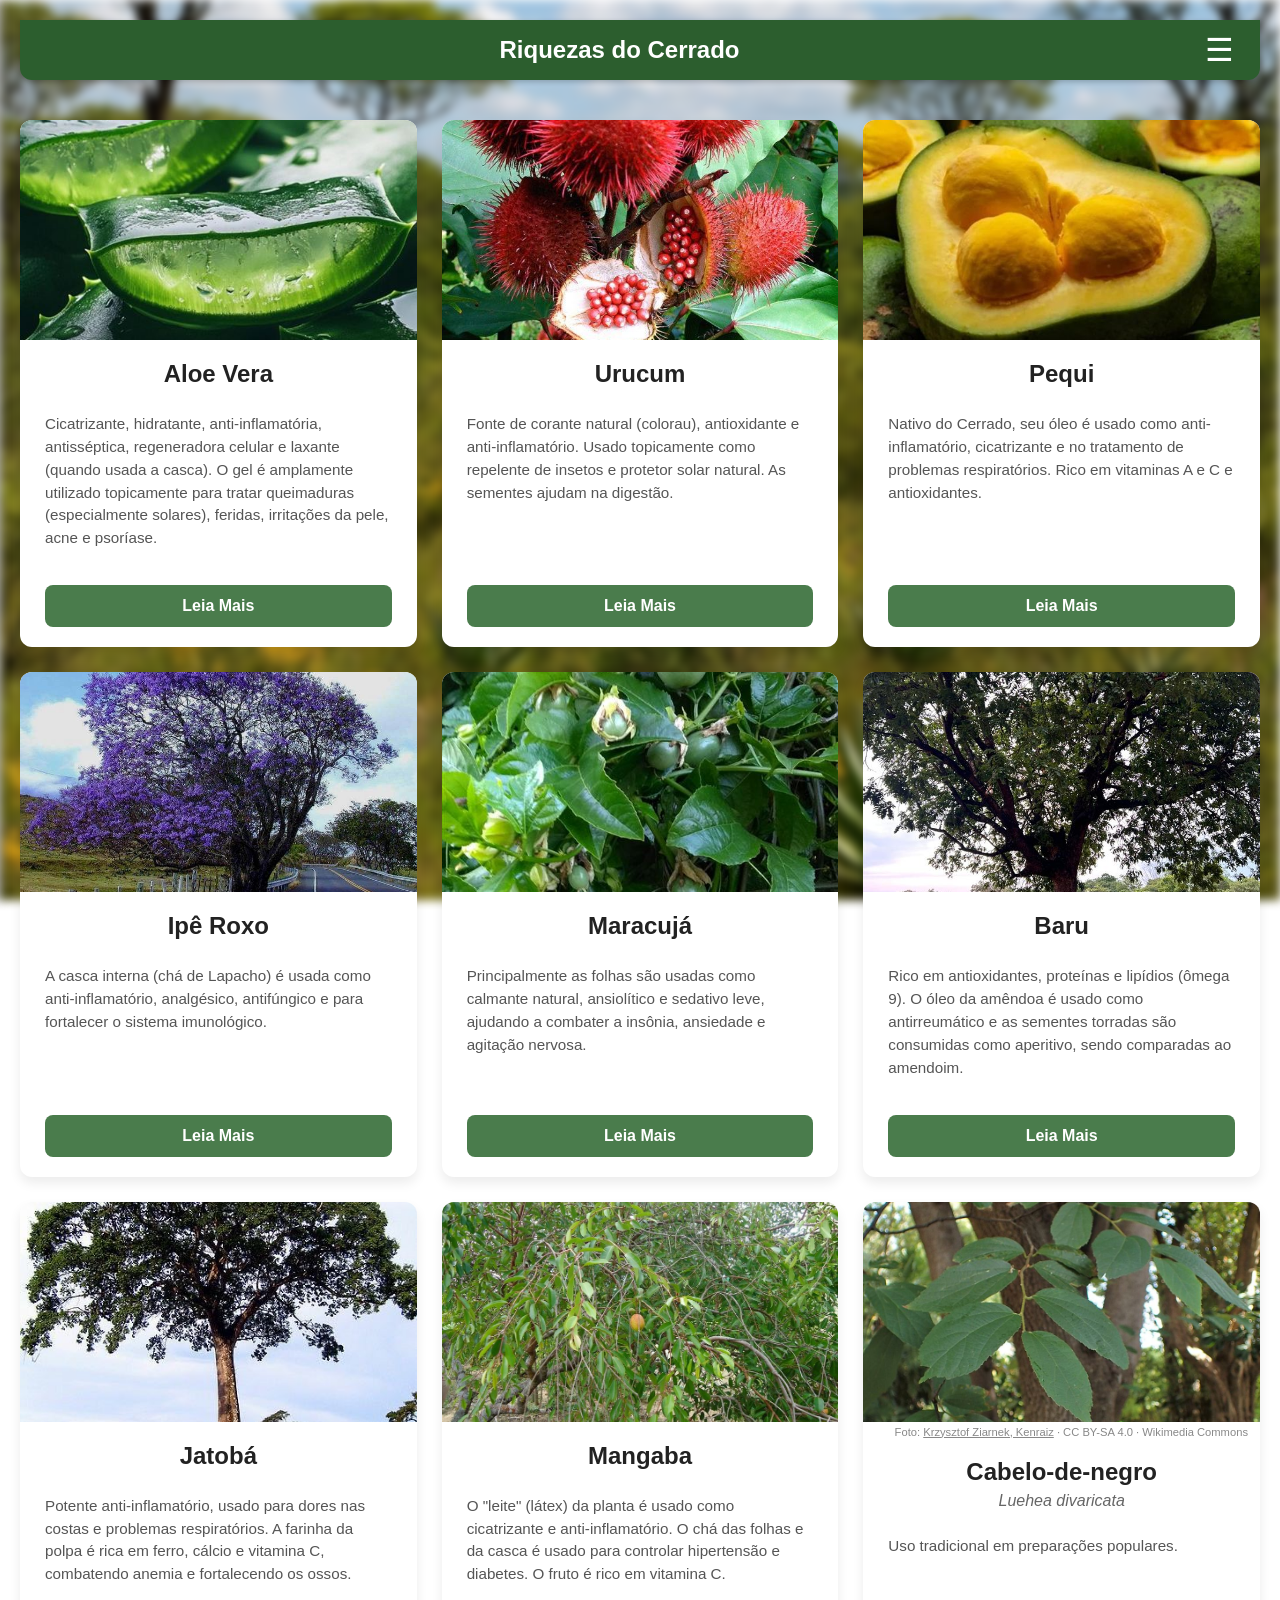
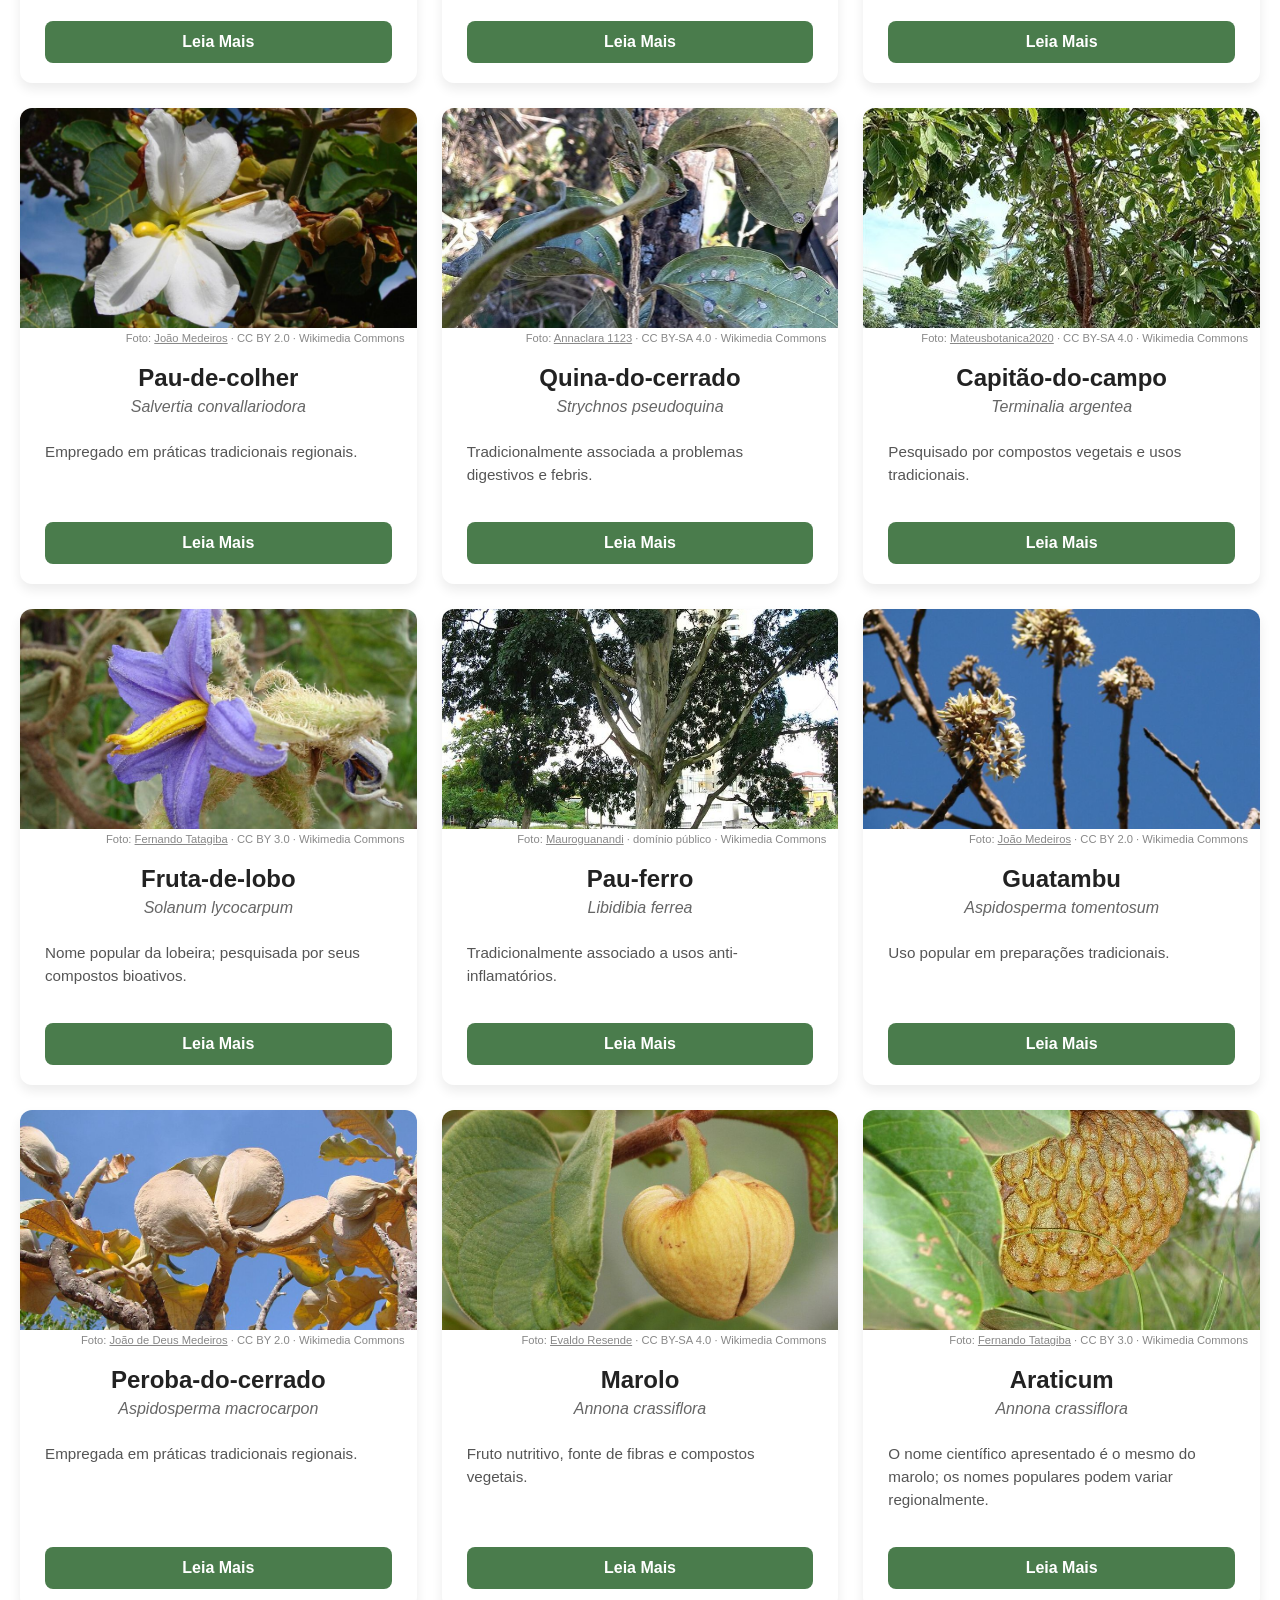
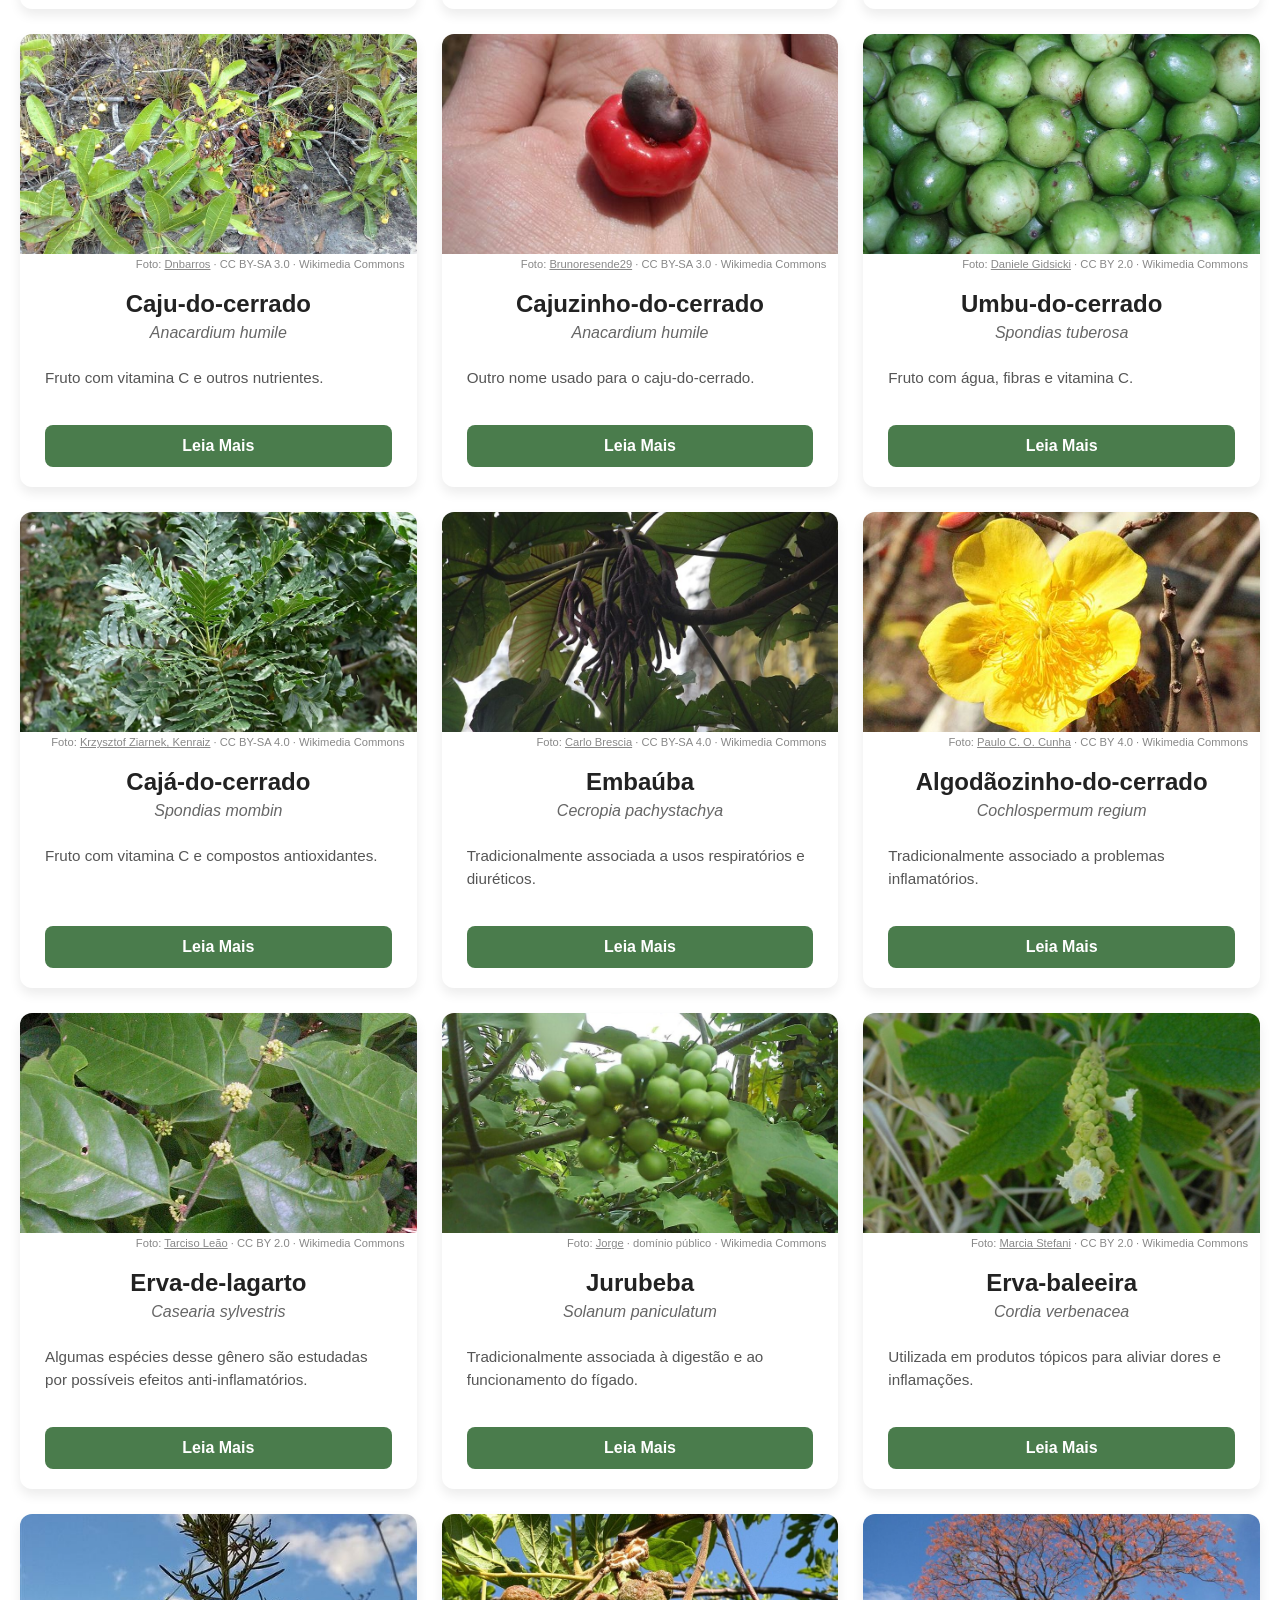
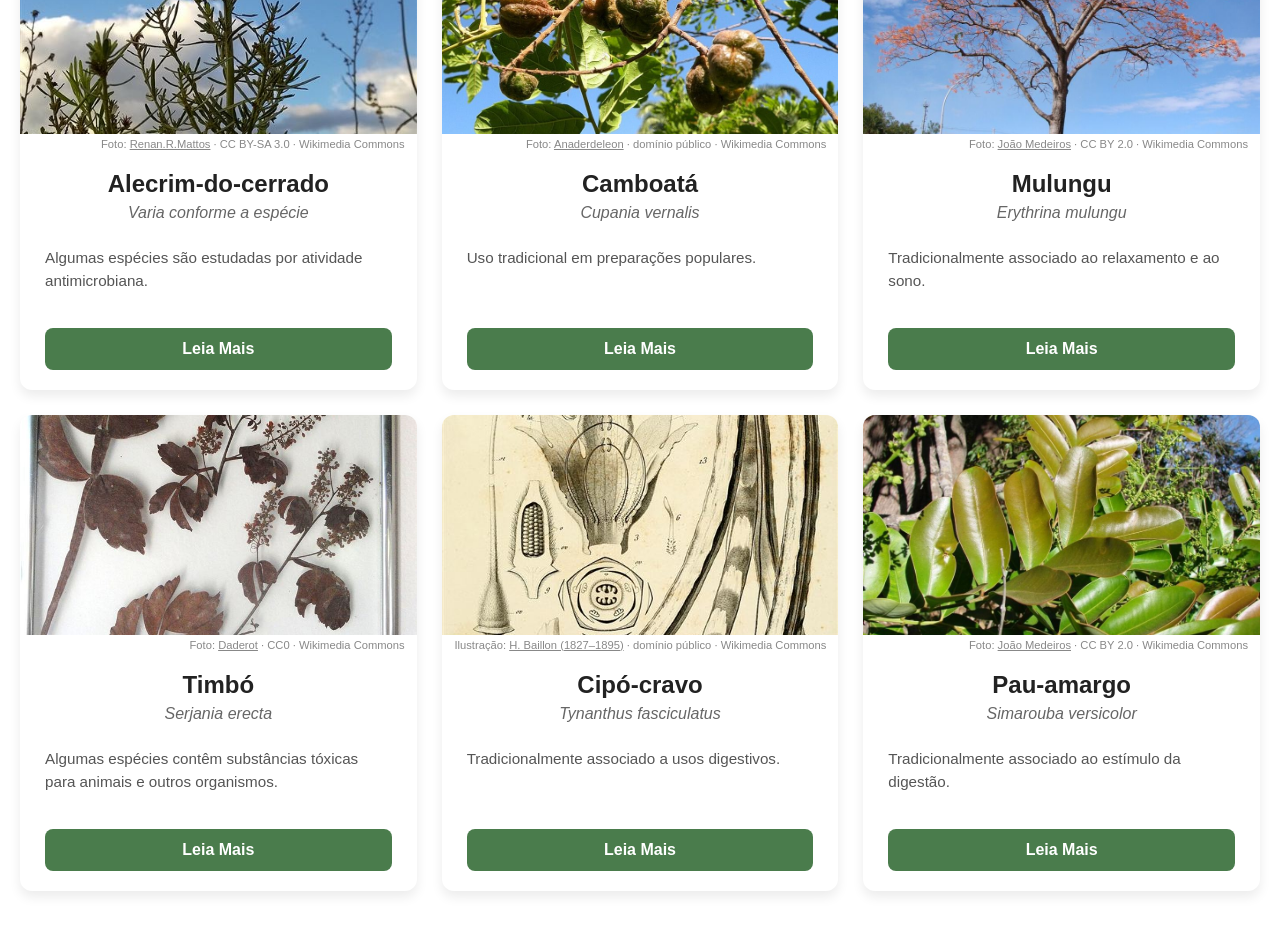
==== index.html @ 7e9350bc "Add files via upload" ====
<!DOCTYPE html>
<html lang="pt-br">
<head>
    <meta charset="UTF-8">
    <meta name="viewport" content="width=device-width, initial-scale=1.0">
    <title>Riquezas do Cerrado</title>
    <link rel="stylesheet" href="style.css">
    <link rel="icon" href="icon.gif">
</head>
<body>

    <header class="main-header">
        <h1>Riquezas do Cerrado</h1>
        <button class="menu-toggle" id="menu-toggle" aria-label="Abrir menu">
            &#9776; </button>
    </header>

    <nav class="sidebar" id="sidebar">
        <button class="close-btn" id="close-btn">&times;</button>
        <ul>
            <li><a href="index.html">Início</a></li>
        </ul>
    </nav>
    <div class="overlay" id="overlay"></div>
    <div class="plant-container">

        <div class="plant-card">
            <img src="babosa.jpg" alt="Aloe Vera"> <h2>Aloe Vera</h2>
            <p class="brief-description">
                Cicatrizante, hidratante, anti-inflamatória, antisséptica, regeneradora celular e laxante (quando usada a casca). O gel é amplamente utilizado topicamente para tratar queimaduras (especialmente solares), feridas, irritações da pele, acne e psoríase.
            </p>
            <button class="toggle-btn">Leia Mais</button>
            <div class="full-info">
                <p><strong>FAMÍLIA:</strong> Asphodelaceae</p>
                <p><strong>SINONÍMIA:</strong> Babosa.</p>
                <p><strong>PARTES USADAS:</strong> Gel (mucilagem) interno das folhas.</p>
                <p><strong>DESCRIÇÃO:</strong> Planta suculenta que cresce em forma de roseta, com folhas grandes, carnudas, de cor verde-clara e com bordas espinhosas. Do centro da planta, pode surgir uma haste floral com flores amarelas ou alaranjadas.</p>
                <p><strong>CURIOSIDADE:</strong> Diz-se que Cleópatra usava o gel de Aloe Vera em sua rotina de beleza para manter a pele macia e jovem.</p>
                <p class="precaution"><strong>PRECAUÇÕES:</strong> O uso interno deve ser feito com cautela, pois a aloína (presente na casca) tem forte efeito laxativo e pode ser irritante. O gel tópico é geralmente seguro, mas pode causar alergia em algumas pessoas.</p>
                <button class="close-info">Ler Menos</button>
            </div>
        </div>

        <div class="plant-card">
            <img src="urucum.jpg" alt="Urucum"> <h2>Urucum</h2>
            <p class="brief-description">
                Fonte de corante natural (colorau), antioxidante e anti-inflamatório. Usado topicamente como repelente de insetos e protetor solar natural. As sementes ajudam na digestão.
            </p>
            <button class="toggle-btn">Leia Mais</button>
            <div class="full-info">
                <p><strong>FAMÍLIA:</strong> Bixaceae</p>
                <p><strong>SINONÍMIA:</strong> Colorau, Açafroa-do-brasil, Urucu.</p>
                <p><strong>PARTES USADAS:</strong> Sementes (arilo).</p>
                <p><strong>DESCRIÇÃO:</strong> Árvore de pequeno a médio porte, que pode atingir de 3 a 5 metros. Possui flores róseas e frutos em forma de cápsula espinhosa, que quando maduros se abrem, revelando sementes vermelhas e vibrantes.</p>
                <p><strong>PROPRIEDADES MEDICINAIS:</strong> As sementes são ricas em bixina (um potente antioxidante), carotenoides e vitamina A. Têm ação anti-inflamatória, digestiva, expectorante e cicatrizante. O pó é usado na culinária (colorau) e topicamente como corante e protetor contra raios UV e picadas de inseto.</p>
                <p><strong>CURIOSIDADE:</strong> Os povos indígenas da América do Sul e Central usam o urucum há séculos para pintar a pele em rituais e como forma de proteção contra o sol e insetos.</p>
                <p class="precaution"><strong>PRECAUÇÕES:</strong> Considerado muito seguro para uso alimentar e tópico. Em doses medicinais concentradas, deve ser evitado por gestantes.</p>                <button class="close-info">Ler Menos</button>

            </div>
        </div>

        <div class="plant-card">
            <img src="pequi.jpg" alt="Pequi"> <h2>Pequi</h2>
            <p class="brief-description">
                Nativo do Cerrado, seu óleo é usado como anti-inflamatório, cicatrizante e no tratamento de problemas respiratórios. Rico em vitaminas A e C e antioxidantes.
            </p>
            <button class="toggle-btn">Leia Mais</button>
            <div class="full-info">
                <p><strong>FAMÍLIA:</strong> Caryocaraceae</p>
                <p><strong>SINONÍMIA:</strong> Pequizeiro, piqui.</p>
                <p><strong>PARTES USADAS:</strong> Polpa do fruto e óleo.</p>
                <p><strong>DESCRIÇÃO:</strong> Árvore típica do Cerrado brasileiro, podendo atingir até 15 metros. O fruto é uma drupa de casca verde, que contém de 1 a 4 caroços revestidos por uma polpa amarela, macia e muito aromática.</p>
                <p><strong>PROPRIEDADES MEDICINAIS:</strong> O óleo de pequi, extraído da polpa, é rico em ácidos graxos, vitaminas A, C e E. Possui potentes propriedades anti-inflamatórias (usado para dores articulares) e antioxidantes. Popularmente, o óleo é usado em xaropes para combater bronquites e gripes.</p>
                <p><strong>CURIOSIDADE:</strong> O caroço do pequi é revestido por uma camada de finíssimos espinhos. Por isso, ele nunca deve ser mordido, apenas roído com extremo cuidado, o que é uma característica marcante do seu consumo.</p>
                <p class="precaution"><strong>PRECAUÇÕES:</strong> O maior perigo é mecânico: NUNCA morda o caroço, pois os espinhos podem se fixar na boca e garganta, causando lesões graves. O consumo da polpa é seguro.</p>
                            <button class="close-info">Ler Menos</button>

            </div>
        </div>

        <div class="plant-card">
            <img src="ipe-roxo.jpg" alt="Ipê Roxo"> <h2>Ipê Roxo</h2>
            <p class="brief-description">
                A casca interna (chá de Lapacho) é usada como anti-inflamatório, analgésico, antifúngico e para fortalecer o sistema imunológico.
            </p>
            <button class="toggle-btn">Leia Mais</button>
            <div class="full-info">
                <p><strong>FAMÍLIA:</strong> Bignoniaceae</p>
                <p><strong>SINONÍMIA:</strong> Pau-d'arco, piúva, ipê-rosa.</p>
                <p><strong>PARTES USADAS:</strong> Casca interna do tronco.</p>
                <p><strong>DESCRIÇÃO:</strong> Árvore de grande porte, podendo atingir 30 metros. Famosa por sua floração espetacular de cor rosa ou roxa, que ocorre no inverno, quando a árvore perde suas folhas. É a flor nacional do Brasil.</p>
                <p><strong>PROPRIEDADES MEDICINAIS:</strong> A casca interna é usada para fazer um chá conhecido como "Lapacho". É um poderoso anti-inflamatório, analgésico, antifúngico e antibacteriano. É usado tradicionalmente para tratar infecções, candidíase, úlceras e para fortalecer o sistema imune.</p>
                <p><strong>CURIOSIDADE:</strong> O nome "Pau-d'arco" vem do uso da sua madeira flexível e resistente pelos povos indígenas para a fabricação de arcos de caça.</p>
                <p class="precaution"><strong>PRECAUÇÕES:</strong> O uso medicinal deve ser feito com cautela. Não é recomendado para gestantes, lactantes ou pessoas que tomam medicamentos anticoagulantes. O consumo excessivo pode ser tóxico.</p>
                                        <button class="close-info">Ler Menos</button>
            </div>
        </div>

        <div class="plant-card">
            <img src="maracuja.jpg" alt="Maracujá"> <h2>Maracujá</h2>
            <p class="brief-description">
                Principalmente as folhas são usadas como calmante natural, ansiolítico e sedativo leve, ajudando a combater a insônia, ansiedade e agitação nervosa.
            </p>
            <button class="toggle-btn">Leia Mais</button>
            <div class="full-info">
                <p><strong>FAMÍLIA:</strong> Passifloraceae</p>
                <p><strong>SINONÍMIA:</strong> Flor-da-paixão.</p>
                <p><strong>PARTES USADAS:</strong> Folhas (para chá medicinal), polpa do fruto (para suco).</p>
                <p><strong>DESCRIÇÃO:</strong> É uma planta trepadeira com gavinhas (estruturas que se enrolam). Possui flores muito características e ornamentais. O fruto, o maracujá, tem casca que pode ser amarela ou roxa, e interior com polpa gelatinosa e muitas sementes.</p>
                <p><strong>PROPRIEDADES MEDICINAIS:</strong> As folhas (e não o fruto) são a parte mais usada medicinalmente. O chá das folhas de maracujá (Passiflora) é famoso por suas properties calmantes, atuando como um ansiolítico natural e sedativo leve, sendo eficaz contra insônia, estresse e ansiedade. O fruto (suco) é rico em vitamina C e antioxidantes.</p>
                <p><strong>CURIOSIDADE:</strong> O nome "Flor-da-paixão" foi dado por missionários jesuítas no século XVII, que viram nas estruturas complexas da flor uma representação da Paixão de Cristo (a coroa de espinhos, os cravos, etc.).</p>
                <p class="precaution"><strong>PRECAUÇÕES:</strong> O chá das folhas pode causar sonolência. Não deve ser usado com outros medicamentos sedativos ou bebidas alcoólicas, pois pode potencializar o efeito.</p>
                                       <button class="close-info">Ler Menos</button>
            </div>
        </div>

        <div class="plant-card">
            <img src="baru.jpg" alt="Baru"> <h2>Baru</h2>
            <p class="brief-description">
                Rico em antioxidantes, proteínas e lipídios (ômega 9). O óleo da amêndoa é usado como antirreumático e as sementes torradas são consumidas como aperitivo, sendo comparadas ao amendoim.
            </p>
            <button class="toggle-btn">Leia Mais</button>
            <div class="full-info">
                <p><strong>FAMÍLIA:</strong> Fabaceae (Leguminosae)</p>
                <p><strong>SINONÍMIA:</strong> Cumbaru, cumaru, coco-feijão, baruzeiro.</p>
                <p><strong>PARTES USADAS:</strong> Amêndoa (semente), polpa do fruto, óleo da amêndoa.</p>
                <p><strong>DESCRIÇÃO:</strong> Árvore nativa do Cerrado, podendo atingir de 15 a 25 metros. O fruto é um legume de cor marrom, com polpa fibrosa e uma única semente (amêndoa) protegida por uma casca lenhosa muito dura.</p>
                <p><strong>PROPRIEDADES MEDICINAIS:</strong> O óleo extraído da amêndoa é usado como antirreumático. A amêndoa é rica em proteínas, lipídios (ômega 9), ferro e antioxidantes, sendo popular no combate à anemia e na prevenção de doenças cardiovasculares.</p>
                <p><strong>CURIOSIDADE:</strong> A amêndoa tem sabor semelhante ao amendoim, mas precisa ser torrada antes do consumo para neutralizar fatores antinutricionais que podem ser prejudiciais.</p>
                <p class="precaution"><strong>PRECAUÇÕES:</strong> A amêndoa deve ser consumida preferencialmente torrada. O consumo dela crua não é recomendado, pois contém inibidores de tripsina (fatores antinutricionais).</p>
                                        <button class="close-info">Ler Menos</button>
            </div>
        </div>

        <div class="plant-card">
            <img src="jatoba.jpg" alt="Jatobá"> <h2>Jatobá</h2>
            <p class="brief-description">
                Potente anti-inflamatório, usado para dores nas costas e problemas respiratórios. A farinha da polpa é rica em ferro, cálcio e vitamina C, combatendo anemia e fortalecendo os ossos.
            </p>
            <button class="toggle-btn">Leia Mais</button>
            <div class="full-info">
                <p><strong>FAMÍLIA:</strong> Fabaceae</p>
                <p><strong>SINONÍMIA:</strong> Jataí, jutaí, jutaí-açu.</p>
                <p><strong>PARTES USADAS:</strong> Casca do tronco, folhas, resina (seiva) e polpa do fruto (farinha).</p>
                <p><strong>DESCRIÇÃO:</strong> Árvore de grande porte (15-40m) com copa ampla. O fruto é uma vagem lenhosa e dura, de cor marrom-escura, que contém sementes envoltas por uma polpa farinácea, seca e de odor forte.</p>
                <p><strong>PROPRIEDADES MEDICINAIS:</strong> O chá da casca é um forte anti-inflamatório, usado para aliviar dores (especialmente na coluna), e também é diurético (ajuda em infecções urinárias). A polpa é rica em ferro (combate anemia) e cálcio. A seiva (resina) é usada para problemas pulmonares.</p>
                <p><strong>CURIOSIDADE:</strong> O nome Tupi "iata'yba" significa "árvore de fruto duro". A polpa em pó tem um cheiro forte e característico, que rendeu o apelido de "fruta-chulé" em algumas regiões, apesar de ser muito nutritiva.</p>
                <p class="precaution"><strong>PRECAUÇÕES:</strong> O consumo é considerado seguro. A polpa é muito seca (farinácea), por isso geralmente é consumida misturada em vitaminas, sucos, ou em receitas de bolos e pães.</p>
                                        <button class="close-info">Ler Menos</button>
            </div>
        </div>

        <div class="plant-card">
            <img src="mangaba.jpg" alt="Mangaba"> <h2>Mangaba</h2>
            <p class="brief-description">
                O "leite" (látex) da planta é usado como cicatrizante e anti-inflamatório. O chá das folhas e da casca é usado para controlar hipertensão e diabetes. O fruto é rico em vitamina C.
            </p>
            <button class="toggle-btn">Leia Mais</button>
            <div class="full-info">
                <p><strong>FAMÍLIA:</strong> Apocynaceae</p>
                <p><strong>SINONÍMIA:</strong> Mangabeira. O nome vem do Tupi "mã-gá-bá", que significa "coisa boa de comer".</p>
                <p><strong>PARTES USADAS:</strong> Fruto (polpa), látex ("leite") do tronco, casca e folhas.</p>
                <p><strong>DESCRIÇÃO:</strong> Árvore de porte médio (2-10m) com tronco tortuoso. Exsuda um látex branco (leite) quando cortada. O fruto é uma baga arredondada, com casca amarela ou alaranjada, polpa branca, macia e suculenta.</p>
                <p><strong>PROPRIEDADES MEDICINAIS:</strong> O látex tem propriedades cicatrizantes, anti-inflamatórias e gastroprotetoras (usado para úlceras). O chá da casca e das folhas é popularmente usado para baixar a pressão arterial e controlar o diabetes. O fruto é muito rico em vitamina C.</p>
                <p><strong>CURIOSIDADE:</strong> Durante a Segunda Guerra Mundial, o látex da mangabeira foi utilizado para a fabricação de borracha, ganhando importância estratégica no Brasil.</p>
                <p class="precaution"><strong>PRECAUÇÕES:</strong> O fruto só deve ser consumido bem maduro (geralmente quando cai no chão). O fruto verde ou o látex em excesso podem ser tóxicos e muito irritantes para o sistema digestivo.</p>
                                        <button class="close-info">Ler Menos</button>
            </div>
        </div>

        <!-- ===== Novas plantas (51 a 75) — fotos do Wikimedia Commons, com crédito exigido pela licença ===== -->

        <div class="plant-card">
            <img src="cabelo-de-negro.jpg" alt="Cabelo-de-negro">
            <p class="photo-credit">Foto: <a href="https://commons.wikimedia.org/wiki/File:Luehea_divaricata_kz01.jpg" target="_blank" rel="noopener">Krzysztof Ziarnek, Kenraiz</a> · CC BY-SA 4.0 · Wikimedia Commons</p>
            <h2>Cabelo-de-negro</h2>
            <p class="scientific-name">Luehea divaricata</p>
            <p class="brief-description">Uso tradicional em preparações populares.</p>
            <button class="toggle-btn">Leia Mais</button>
            <div class="full-info">
                <p><strong>NOME CIENTÍFICO:</strong> <em>Luehea divaricata</em>.</p>
                <p><strong>DESCRIÇÃO:</strong> Árvore encontrada em diferentes regiões do Brasil, conhecida por suas folhas largas e flores delicadas. Pode ocorrer em áreas de Cerrado e em outros ambientes brasileiros.</p>
                <p><strong>USO TRADICIONAL:</strong> Uso tradicional em preparações populares.</p>
                <p><strong>CURIOSIDADE:</strong> A espécie também é conhecida como açoita-cavalo e pode contribuir para a recuperação de áreas degradadas.</p>
                <p class="precaution"><strong>SEGURANÇA:</strong> Não há forma de consumo medicinal que possa ser recomendada com segurança.</p>
                <button class="close-info">Ler Menos</button>
            </div>
        </div>

        <div class="plant-card">
            <img src="pau-de-colher.jpg" alt="Pau-de-colher">
            <p class="photo-credit">Foto: <a href="https://commons.wikimedia.org/wiki/File:Salvertia_convallariodora.jpg" target="_blank" rel="noopener">João Medeiros</a> · CC BY 2.0 · Wikimedia Commons</p>
            <h2>Pau-de-colher</h2>
            <p class="scientific-name">Salvertia convallariodora</p>
            <p class="brief-description">Empregado em práticas tradicionais regionais.</p>
            <button class="toggle-btn">Leia Mais</button>
            <div class="full-info">
                <p><strong>NOME CIENTÍFICO:</strong> <em>Salvertia convallariodora</em>.</p>
                <p><strong>DESCRIÇÃO:</strong> Árvore característica de áreas do Cerrado, especialmente de ambientes abertos e solos pobres em nutrientes. Apresenta flores claras e pode atingir vários metros de altura.</p>
                <p><strong>USO TRADICIONAL:</strong> Empregado em práticas tradicionais regionais.</p>
                <p><strong>CURIOSIDADE:</strong> É uma planta adaptada às condições do Cerrado, onde muitas espécies precisam resistir a períodos de seca.</p>
                <p class="precaution"><strong>SEGURANÇA:</strong> Evitar ingestão medicinal sem avaliação especializada.</p>
                <button class="close-info">Ler Menos</button>
            </div>
        </div>

        <div class="plant-card">
            <img src="quina-do-cerrado.jpg" alt="Quina-do-cerrado">
            <p class="photo-credit">Foto: <a href="https://commons.wikimedia.org/wiki/File:Strychnos_pseudoquina-ARIE_Capetinga_Taquara-Annaclara_1123(004).jpg" target="_blank" rel="noopener">Annaclara 1123</a> · CC BY-SA 4.0 · Wikimedia Commons</p>
            <h2>Quina-do-cerrado</h2>
            <p class="scientific-name">Strychnos pseudoquina</p>
            <p class="brief-description">Tradicionalmente associada a problemas digestivos e febris.</p>
            <button class="toggle-btn">Leia Mais</button>
            <div class="full-info">
                <p><strong>NOME CIENTÍFICO:</strong> <em>Strychnos pseudoquina</em>.</p>
                <p><strong>DESCRIÇÃO:</strong> Espécie arbórea nativa do Brasil, encontrada principalmente em formações do Cerrado. É conhecida pelo sabor amargo de partes da planta.</p>
                <p><strong>USO TRADICIONAL:</strong> Tradicionalmente associada a problemas digestivos e febris.</p>
                <p><strong>CURIOSIDADE:</strong> O nome popular quina está relacionado ao uso tradicional de plantas amargas em diferentes regiões. Isso não significa que todas possuam as mesmas propriedades.</p>
                <p class="precaution"><strong>SEGURANÇA:</strong> Não preparar chás ou extratos por conta própria; a segurança precisa ser avaliada.</p>
                <button class="close-info">Ler Menos</button>
            </div>
        </div>

        <div class="plant-card">
            <img src="capitao-do-campo.jpg" alt="Capitão-do-campo">
            <p class="photo-credit">Foto: <a href="https://commons.wikimedia.org/wiki/File:Terminalia_argentea_%C3%A1rvore.jpg" target="_blank" rel="noopener">Mateusbotanica2020</a> · CC BY-SA 4.0 · Wikimedia Commons</p>
            <h2>Capitão-do-campo</h2>
            <p class="scientific-name">Terminalia argentea</p>
            <p class="brief-description">Pesquisado por compostos vegetais e usos tradicionais.</p>
            <button class="toggle-btn">Leia Mais</button>
            <div class="full-info">
                <p><strong>NOME CIENTÍFICO:</strong> <em>Terminalia argentea</em>.</p>
                <p><strong>DESCRIÇÃO:</strong> Árvore nativa que ocorre no Cerrado e apresenta folhas que podem adquirir uma aparência prateada, característica relacionada ao seu nome científico e à coloração da folhagem.</p>
                <p><strong>USO TRADICIONAL:</strong> Pesquisado por compostos vegetais e usos tradicionais.</p>
                <p><strong>CURIOSIDADE:</strong> Árvores nativas como essa ajudam a manter a biodiversidade e oferecem abrigo para diferentes organismos.</p>
                <p class="precaution"><strong>SEGURANÇA:</strong> Não há recomendação segura de consumo medicinal caseiro.</p>
                <button class="close-info">Ler Menos</button>
            </div>
        </div>

        <div class="plant-card">
            <img src="fruta-de-lobo.jpg" alt="Fruta-de-lobo">
            <p class="photo-credit">Foto: <a href="https://commons.wikimedia.org/wiki/File:Lobeira.JPG" target="_blank" rel="noopener">Fernando Tatagiba</a> · CC BY 3.0 · Wikimedia Commons</p>
            <h2>Fruta-de-lobo</h2>
            <p class="scientific-name">Solanum lycocarpum</p>
            <p class="brief-description">Nome popular da lobeira; pesquisada por seus compostos bioativos.</p>
            <button class="toggle-btn">Leia Mais</button>
            <div class="full-info">
                <p><strong>NOME CIENTÍFICO:</strong> <em>Solanum lycocarpum</em>.</p>
                <p><strong>DESCRIÇÃO:</strong> Arbusto ou pequena árvore bastante conhecida no Cerrado, que produz frutos arredondados e esverdeados. Também recebe o nome de lobeira.</p>
                <p><strong>USO TRADICIONAL:</strong> Nome popular da lobeira; pesquisada por seus compostos bioativos.</p>
                <p><strong>CURIOSIDADE:</strong> Seus frutos fazem parte da alimentação do lobo-guará, contribuindo para a dispersão das sementes da planta.</p>
                <p class="precaution"><strong>SEGURANÇA:</strong> Não consumir como remédio caseiro sem confirmação da espécie e da segurança.</p>
                <button class="close-info">Ler Menos</button>
            </div>
        </div>

        <div class="plant-card">
            <img src="pau-ferro.jpg" alt="Pau-ferro">
            <p class="photo-credit">Foto: <a href="https://commons.wikimedia.org/wiki/File:Pauferroceret.jpg" target="_blank" rel="noopener">Mauroguanandi</a> · domínio público · Wikimedia Commons</p>
            <h2>Pau-ferro</h2>
            <p class="scientific-name">Libidibia ferrea</p>
            <p class="brief-description">Tradicionalmente associado a usos anti-inflamatórios.</p>
            <button class="toggle-btn">Leia Mais</button>
            <div class="full-info">
                <p><strong>NOME CIENTÍFICO:</strong> <em>Libidibia ferrea</em>.</p>
                <p><strong>DESCRIÇÃO:</strong> Árvore nativa brasileira, conhecida por seu tronco resistente e pela aparência de sua casca. Ocorre em diferentes regiões do país, inclusive em áreas de vegetação sazonal.</p>
                <p><strong>USO TRADICIONAL:</strong> Tradicionalmente associado a usos anti-inflamatórios.</p>
                <p><strong>CURIOSIDADE:</strong> O pau-ferro também é utilizado na arborização e pode ser valorizado por sua madeira resistente.</p>
                <p class="precaution"><strong>SEGURANÇA:</strong> Não ingerir cascas ou extratos sem orientação profissional.</p>
                <button class="close-info">Ler Menos</button>
            </div>
        </div>

        <div class="plant-card">
            <img src="guatambu.jpg" alt="Guatambu">
            <p class="photo-credit">Foto: <a href="https://commons.wikimedia.org/wiki/File:Aspidosperma_tomentosum.jpg" target="_blank" rel="noopener">João Medeiros</a> · CC BY 2.0 · Wikimedia Commons</p>
            <h2>Guatambu</h2>
            <p class="scientific-name">Aspidosperma tomentosum</p>
            <p class="brief-description">Uso popular em preparações tradicionais.</p>
            <button class="toggle-btn">Leia Mais</button>
            <div class="full-info">
                <p><strong>NOME CIENTÍFICO:</strong> <em>Aspidosperma tomentosum</em>.</p>
                <p><strong>DESCRIÇÃO:</strong> Árvore nativa encontrada em áreas do Cerrado. Pertence à família Apocynaceae, que reúne espécies com características variadas e algumas com substâncias biologicamente ativas.</p>
                <p><strong>USO TRADICIONAL:</strong> Uso popular em preparações tradicionais.</p>
                <p><strong>CURIOSIDADE:</strong> O nome guatambu pode ser utilizado para diferentes espécies de árvores, por isso a identificação científica é importante.</p>
                <p class="precaution"><strong>SEGURANÇA:</strong> A segurança varia conforme a espécie; não se recomenda a ingestão caseira.</p>
                <button class="close-info">Ler Menos</button>
            </div>
        </div>

        <div class="plant-card">
            <img src="peroba-do-cerrado.jpg" alt="Peroba-do-cerrado">
            <p class="photo-credit">Foto: <a href="https://commons.wikimedia.org/wiki/File:Aspidosperma_macrocarpon_1_Jo%C3%A3o_de_Deus_Medeiros.jpg" target="_blank" rel="noopener">João de Deus Medeiros</a> · CC BY 2.0 · Wikimedia Commons</p>
            <h2>Peroba-do-cerrado</h2>
            <p class="scientific-name">Aspidosperma macrocarpon</p>
            <p class="brief-description">Empregada em práticas tradicionais regionais.</p>
            <button class="toggle-btn">Leia Mais</button>
            <div class="full-info">
                <p><strong>NOME CIENTÍFICO:</strong> <em>Aspidosperma macrocarpon</em>.</p>
                <p><strong>DESCRIÇÃO:</strong> Árvore nativa de formações do Cerrado, pertencente ao mesmo gênero do guatambu apresentado anteriormente. Pode ser reconhecida por suas características de crescimento e frutos.</p>
                <p><strong>USO TRADICIONAL:</strong> Empregada em práticas tradicionais regionais.</p>
                <p><strong>CURIOSIDADE:</strong> O gênero <em>Aspidosperma</em> reúne diversas árvores brasileiras, algumas conhecidas por sua importância ecológica e pela presença de compostos químicos estudados pela ciência.</p>
                <p class="precaution"><strong>SEGURANÇA:</strong> Não há forma de consumo medicinal que possa ser recomendada com segurança.</p>
                <button class="close-info">Ler Menos</button>
            </div>
        </div>

        <div class="plant-card">
            <img src="marolo.jpg" alt="Marolo">
            <p class="photo-credit">Foto: <a href="https://commons.wikimedia.org/wiki/File:Annona_crassiflora1.jpg" target="_blank" rel="noopener">Evaldo Resende</a> · CC BY-SA 4.0 · Wikimedia Commons</p>
            <h2>Marolo</h2>
            <p class="scientific-name">Annona crassiflora</p>
            <p class="brief-description">Fruto nutritivo, fonte de fibras e compostos vegetais.</p>
            <button class="toggle-btn">Leia Mais</button>
            <div class="full-info">
                <p><strong>NOME CIENTÍFICO:</strong> <em>Annona crassiflora</em>.</p>
                <p><strong>DESCRIÇÃO:</strong> Árvore frutífera nativa do Cerrado que produz frutos grandes, de casca resistente e polpa de aroma marcante. Também é conhecida como araticum em algumas regiões.</p>
                <p><strong>USO ALIMENTAR:</strong> Fruto nutritivo, fonte de fibras e compostos vegetais.</p>
                <p><strong>CURIOSIDADE:</strong> O marolo é bastante valorizado na culinária regional, sendo utilizado em doces, sorvetes, sucos e outras receitas.</p>
                <p class="consumption"><strong>FORMA DE CONSUMO:</strong> Polpa madura em sucos, doces e outras receitas.</p>
                <button class="close-info">Ler Menos</button>
            </div>
        </div>

        <div class="plant-card">
            <img src="araticum.jpg" alt="Araticum">
            <p class="photo-credit">Foto: <a href="https://commons.wikimedia.org/wiki/File:Araticum.JPG" target="_blank" rel="noopener">Fernando Tatagiba</a> · CC BY 3.0 · Wikimedia Commons</p>
            <h2>Araticum</h2>
            <p class="scientific-name">Annona crassiflora</p>
            <p class="brief-description">O nome científico apresentado é o mesmo do marolo; os nomes populares podem variar regionalmente.</p>
            <button class="toggle-btn">Leia Mais</button>
            <div class="full-info">
                <p><strong>NOME CIENTÍFICO:</strong> <em>Annona crassiflora</em>.</p>
                <p><strong>DESCRIÇÃO:</strong> O araticum, em muitas regiões, é o mesmo fruto conhecido como marolo. É uma árvore de crescimento lento, adaptada às condições do Cerrado, que produz frutos com polpa macia e sabor característico.</p>
                <p><strong>USO ALIMENTAR:</strong> O nome científico apresentado é o mesmo do marolo; os nomes populares podem variar regionalmente.</p>
                <p><strong>CURIOSIDADE:</strong> Seus frutos são importantes para a alimentação de animais silvestres e também são aproveitados pelas comunidades locais.</p>
                <p class="consumption"><strong>FORMA DE CONSUMO:</strong> Polpa madura em preparações alimentícias.</p>
                <button class="close-info">Ler Menos</button>
            </div>
        </div>

        <div class="plant-card">
            <img src="caju-do-cerrado.jpg" alt="Caju-do-cerrado">
            <p class="photo-credit">Foto: <a href="https://commons.wikimedia.org/wiki/File:Cajuzinho_do_Cerrado_-_Bonito_de_Minas_-_MG.jpg" target="_blank" rel="noopener">Dnbarros</a> · CC BY-SA 3.0 · Wikimedia Commons</p>
            <h2>Caju-do-cerrado</h2>
            <p class="scientific-name">Anacardium humile</p>
            <p class="brief-description">Fruto com vitamina C e outros nutrientes.</p>
            <button class="toggle-btn">Leia Mais</button>
            <div class="full-info">
                <p><strong>NOME CIENTÍFICO:</strong> <em>Anacardium humile</em>.</p>
                <p><strong>DESCRIÇÃO:</strong> Planta nativa de porte baixo, encontrada em áreas abertas do Cerrado. Produz um pseudofruto carnoso e uma castanha, características comuns às espécies do gênero <em>Anacardium</em>.</p>
                <p><strong>USO ALIMENTAR:</strong> Fruto com vitamina C e outros nutrientes.</p>
                <p><strong>CURIOSIDADE:</strong> Diferentemente do cajueiro comum, que geralmente é uma árvore, o caju-do-cerrado costuma apresentar crescimento rasteiro ou arbustivo.</p>
                <p class="consumption"><strong>FORMA DE CONSUMO:</strong> Pedúnculo maduro em sucos e doces; a castanha exige processamento adequado.</p>
                <button class="close-info">Ler Menos</button>
            </div>
        </div>

        <div class="plant-card">
            <img src="cajuzinho-do-cerrado.jpg" alt="Cajuzinho-do-cerrado">
            <p class="photo-credit">Foto: <a href="https://commons.wikimedia.org/wiki/File:Cajuzindo-do-cerrado.jpg" target="_blank" rel="noopener">Brunoresende29</a> · CC BY-SA 3.0 · Wikimedia Commons</p>
            <h2>Cajuzinho-do-cerrado</h2>
            <p class="scientific-name">Anacardium humile</p>
            <p class="brief-description">Outro nome usado para o caju-do-cerrado.</p>
            <button class="toggle-btn">Leia Mais</button>
            <div class="full-info">
                <p><strong>NOME CIENTÍFICO:</strong> <em>Anacardium humile</em>.</p>
                <p><strong>DESCRIÇÃO:</strong> Nome popular utilizado para o caju-do-cerrado, uma planta adaptada aos ambientes abertos e aos períodos de seca do bioma.</p>
                <p><strong>USO ALIMENTAR:</strong> Outro nome usado para o caju-do-cerrado.</p>
                <p><strong>CURIOSIDADE:</strong> Suas raízes e estruturas subterrâneas favorecem a sobrevivência da planta em condições ambientais difíceis.</p>
                <p class="consumption"><strong>FORMA DE CONSUMO:</strong> Fruto maduro em alimentos; não consumir castanhas cruas sem processamento apropriado.</p>
                <button class="close-info">Ler Menos</button>
            </div>
        </div>

        <div class="plant-card">
            <img src="umbu-do-cerrado.jpg" alt="Umbu-do-cerrado">
            <p class="photo-credit">Foto: <a href="https://commons.wikimedia.org/wiki/File:Spondias_tuberosa_Umbu.jpg" target="_blank" rel="noopener">Daniele Gidsicki</a> · CC BY 2.0 · Wikimedia Commons</p>
            <h2>Umbu-do-cerrado</h2>
            <p class="scientific-name">Spondias tuberosa</p>
            <p class="brief-description">Fruto com água, fibras e vitamina C.</p>
            <button class="toggle-btn">Leia Mais</button>
            <div class="full-info">
                <p><strong>NOME CIENTÍFICO:</strong> <em>Spondias tuberosa</em>.</p>
                <p><strong>DESCRIÇÃO:</strong> O umbuzeiro é uma planta conhecida por suas estruturas subterrâneas capazes de armazenar água. É mais característico da Caatinga, embora possa ser encontrado em áreas de transição entre biomas.</p>
                <p><strong>USO ALIMENTAR:</strong> Fruto com água, fibras e vitamina C.</p>
                <p><strong>CURIOSIDADE:</strong> O umbuzeiro é conhecido por sua resistência à seca, uma característica muito importante em regiões de clima quente.</p>
                <p class="consumption"><strong>FORMA DE CONSUMO:</strong> Polpa em sucos, doces e geleias.</p>
                <button class="close-info">Ler Menos</button>
            </div>
        </div>

        <div class="plant-card">
            <img src="caja-do-cerrado.jpg" alt="Cajá-do-cerrado">
            <p class="photo-credit">Foto: <a href="https://commons.wikimedia.org/wiki/File:Spondias_mombin_kz02.jpg" target="_blank" rel="noopener">Krzysztof Ziarnek, Kenraiz</a> · CC BY-SA 4.0 · Wikimedia Commons</p>
            <h2>Cajá-do-cerrado</h2>
            <p class="scientific-name">Spondias mombin</p>
            <p class="brief-description">Fruto com vitamina C e compostos antioxidantes.</p>
            <button class="toggle-btn">Leia Mais</button>
            <div class="full-info">
                <p><strong>NOME CIENTÍFICO:</strong> <em>Spondias mombin</em>.</p>
                <p><strong>DESCRIÇÃO:</strong> Árvore frutífera tropical que produz pequenos frutos amarelos, de sabor ácido e aroma característico. Ocorre em diferentes regiões brasileiras e não é exclusiva do Cerrado.</p>
                <p><strong>USO ALIMENTAR:</strong> Fruto com vitamina C e compostos antioxidantes.</p>
                <p><strong>CURIOSIDADE:</strong> O cajá é bastante utilizado na produção de polpas congeladas, sucos e sorvetes.</p>
                <p class="consumption"><strong>FORMA DE CONSUMO:</strong> Polpa madura em sucos e doces.</p>
                <button class="close-info">Ler Menos</button>
            </div>
        </div>

        <div class="plant-card">
            <img src="embauba.jpg" alt="Embaúba">
            <p class="photo-credit">Foto: <a href="https://commons.wikimedia.org/wiki/File:Cecropia_sp._-_Jardim_Bot%C3%A2nico_de_S%C3%A3o_Paulo_-_DSC_0003.jpg" target="_blank" rel="noopener">Carlo Brescia</a> · CC BY-SA 4.0 · Wikimedia Commons</p>
            <h2>Embaúba</h2>
            <p class="scientific-name">Cecropia pachystachya</p>
            <p class="brief-description">Tradicionalmente associada a usos respiratórios e diuréticos.</p>
            <button class="toggle-btn">Leia Mais</button>
            <div class="full-info">
                <p><strong>NOME CIENTÍFICO:</strong> <em>Cecropia pachystachya</em>.</p>
                <p><strong>DESCRIÇÃO:</strong> Árvore de crescimento rápido, com tronco geralmente fino e folhas grandes, divididas em lobos. Pode ser encontrada em áreas abertas, bordas de matas e locais em regeneração.</p>
                <p><strong>USO TRADICIONAL:</strong> Tradicionalmente associada a usos respiratórios e diuréticos.</p>
                <p><strong>CURIOSIDADE:</strong> As embaúbas são importantes para a fauna, pois seus frutos alimentam diferentes animais. Também podem facilitar a regeneração natural da vegetação.</p>
                <p class="precaution"><strong>SEGURANÇA:</strong> Existem usos populares em infusões, mas não se recomenda o consumo medicinal sem confirmar a espécie e a segurança.</p>
                <button class="close-info">Ler Menos</button>
            </div>
        </div>

        <div class="plant-card">
            <img src="algodaozinho-do-cerrado.jpg" alt="Algodãozinho-do-cerrado">
            <p class="photo-credit">Foto: <a href="https://commons.wikimedia.org/wiki/File:Cochlospermum_regium_-_Paulo_C._O._Cunha_-_534464076.jpeg" target="_blank" rel="noopener">Paulo C. O. Cunha</a> · CC BY 4.0 · Wikimedia Commons</p>
            <h2>Algodãozinho-do-cerrado</h2>
            <p class="scientific-name">Cochlospermum regium</p>
            <p class="brief-description">Tradicionalmente associado a problemas inflamatórios.</p>
            <button class="toggle-btn">Leia Mais</button>
            <div class="full-info">
                <p><strong>NOME CIENTÍFICO:</strong> <em>Cochlospermum regium</em>.</p>
                <p><strong>DESCRIÇÃO:</strong> Planta nativa do Cerrado, conhecida por suas flores amarelas e por suas estruturas subterrâneas desenvolvidas, que ajudam na sobrevivência durante períodos desfavoráveis.</p>
                <p><strong>USO TRADICIONAL:</strong> Tradicionalmente associado a problemas inflamatórios.</p>
                <p><strong>CURIOSIDADE:</strong> Suas flores chamativas ajudam a destacar a planta na paisagem do Cerrado, especialmente durante a floração.</p>
                <p class="precaution"><strong>SEGURANÇA:</strong> Não consumir raízes ou extratos sem orientação especializada.</p>
                <button class="close-info">Ler Menos</button>
            </div>
        </div>

        <div class="plant-card">
            <img src="erva-de-lagarto.jpg" alt="Erva-de-lagarto">
            <p class="photo-credit">Foto: <a href="https://commons.wikimedia.org/wiki/File:Casearia_sylvestris,_caiubim_(8527428872).jpg" target="_blank" rel="noopener">Tarciso Leão</a> · CC BY 2.0 · Wikimedia Commons</p>
            <h2>Erva-de-lagarto</h2>
            <p class="scientific-name">Casearia sylvestris</p>
            <p class="brief-description">Algumas espécies desse gênero são estudadas por possíveis efeitos anti-inflamatórios.</p>
            <button class="toggle-btn">Leia Mais</button>
            <div class="full-info">
                <p><strong>NOME CIENTÍFICO:</strong> <em>Casearia sylvestris</em>.</p>
                <p><strong>DESCRIÇÃO:</strong> Arbusto ou pequena árvore nativa brasileira, com folhas simples e pequenas flores. Pode ocorrer em diferentes formações vegetais, incluindo áreas de Cerrado.</p>
                <p><strong>USO TRADICIONAL:</strong> Algumas espécies desse gênero são estudadas por possíveis efeitos anti-inflamatórios.</p>
                <p><strong>CURIOSIDADE:</strong> A espécie é conhecida popularmente também como guaçatonga e tem sido objeto de pesquisas sobre substâncias presentes em suas folhas.</p>
                <p class="precaution"><strong>SEGURANÇA:</strong> Não há recomendação de ingestão caseira sem avaliação profissional.</p>
                <button class="close-info">Ler Menos</button>
            </div>
        </div>

        <div class="plant-card">
            <img src="jurubeba.jpg" alt="Jurubeba">
            <p class="photo-credit">Foto: <a href="https://commons.wikimedia.org/wiki/File:Jurubeba.JPG" target="_blank" rel="noopener">Jorge</a> · domínio público · Wikimedia Commons</p>
            <h2>Jurubeba</h2>
            <p class="scientific-name">Solanum paniculatum</p>
            <p class="brief-description">Tradicionalmente associada à digestão e ao funcionamento do fígado.</p>
            <button class="toggle-btn">Leia Mais</button>
            <div class="full-info">
                <p><strong>NOME CIENTÍFICO:</strong> <em>Solanum paniculatum</em>.</p>
                <p><strong>DESCRIÇÃO:</strong> Planta da família Solanaceae, que pode crescer como arbusto e produzir frutos pequenos e arredondados. Ocorre em várias regiões do Brasil.</p>
                <p><strong>USO TRADICIONAL:</strong> Tradicionalmente associada à digestão e ao funcionamento do fígado.</p>
                <p><strong>CURIOSIDADE:</strong> A jurubeba possui sabor amargo e é conhecida em preparações alimentares tradicionais de algumas regiões brasileiras.</p>
                <p class="precaution"><strong>SEGURANÇA:</strong> Algumas preparações alimentícias são tradicionais, mas a espécie e a parte utilizada devem ser confirmadas. Não usar para tratar doenças do fígado.</p>
                <button class="close-info">Ler Menos</button>
            </div>
        </div>

        <div class="plant-card">
            <img src="erva-baleeira.jpg" alt="Erva-baleeira">
            <p class="photo-credit">Foto: <a href="https://commons.wikimedia.org/wiki/File:Cordia_curassavica_1.jpg" target="_blank" rel="noopener">Marcia Stefani</a> · CC BY 2.0 · Wikimedia Commons</p>
            <h2>Erva-baleeira</h2>
            <p class="scientific-name">Cordia verbenacea</p>
            <p class="brief-description">Utilizada em produtos tópicos para aliviar dores e inflamações.</p>
            <button class="toggle-btn">Leia Mais</button>
            <div class="full-info">
                <p><strong>NOME CIENTÍFICO:</strong> <em>Cordia verbenacea</em>.</p>
                <p><strong>DESCRIÇÃO:</strong> Planta arbustiva encontrada principalmente em áreas costeiras e outras regiões brasileiras. Suas folhas são aromáticas e contêm substâncias estudadas por suas possíveis propriedades biológicas.</p>
                <p><strong>USO TRADICIONAL:</strong> Utilizada em produtos tópicos para aliviar dores e inflamações.</p>
                <p><strong>CURIOSIDADE:</strong> A erva-baleeira é utilizada como matéria-prima de medicamentos fitoterápicos regularizados no Brasil.</p>
                <p class="precaution"><strong>SEGURANÇA:</strong> Preferir produtos regularizados e seguir as orientações da embalagem.</p>
                <button class="close-info">Ler Menos</button>
            </div>
        </div>

        <div class="plant-card">
            <img src="alecrim-do-cerrado.jpg" alt="Alecrim-do-cerrado">
            <p class="photo-credit">Foto: <a href="https://commons.wikimedia.org/wiki/File:Alecrim_do_cerrado.jpg" target="_blank" rel="noopener">Renan.R.Mattos</a> · CC BY-SA 3.0 · Wikimedia Commons</p>
            <h2>Alecrim-do-cerrado</h2>
            <p class="scientific-name">Varia conforme a espécie</p>
            <p class="brief-description">Algumas espécies são estudadas por atividade antimicrobiana.</p>
            <button class="toggle-btn">Leia Mais</button>
            <div class="full-info">
                <p><strong>NOME CIENTÍFICO:</strong> A identificação depende da espécie; o nome popular pode designar plantas diferentes, inclusive espécies de outros gêneros.</p>
                <p><strong>DESCRIÇÃO:</strong> Nome popular utilizado regionalmente para plantas aromáticas encontradas em ambientes de Cerrado. A aparência e as características variam conforme a espécie.</p>
                <p><strong>USO TRADICIONAL:</strong> Algumas espécies são estudadas por atividade antimicrobiana.</p>
                <p><strong>CURIOSIDADE:</strong> Nomes populares como alecrim-do-cerrado podem ser compartilhados por plantas diferentes, tornando necessária a identificação botânica correta.</p>
                <p class="precaution"><strong>SEGURANÇA:</strong> Não se recomenda o chá medicinal sem confirmar a espécie; não confundir com outros alecrins.</p>
                <button class="close-info">Ler Menos</button>
            </div>
        </div>

        <div class="plant-card">
            <img src="camboata.jpg" alt="Camboatá">
            <p class="photo-credit">Foto: <a href="https://commons.wikimedia.org/wiki/File:Camboat%C3%A1_(Cupania_vernalis)_3.jpg" target="_blank" rel="noopener">Anaderdeleon</a> · domínio público · Wikimedia Commons</p>
            <h2>Camboatá</h2>
            <p class="scientific-name">Cupania vernalis</p>
            <p class="brief-description">Uso tradicional em preparações populares.</p>
            <button class="toggle-btn">Leia Mais</button>
            <div class="full-info">
                <p><strong>NOME CIENTÍFICO:</strong> <em>Cupania vernalis</em>.</p>
                <p><strong>DESCRIÇÃO:</strong> Árvore nativa brasileira que pode ser encontrada em diferentes formações vegetais. Possui folhas compostas e frutos que se abrem quando amadurecem.</p>
                <p><strong>USO TRADICIONAL:</strong> Uso tradicional em preparações populares.</p>
                <p><strong>CURIOSIDADE:</strong> Algumas espécies conhecidas como camboatá contribuem para a diversidade das florestas e áreas de transição do Cerrado.</p>
                <p class="precaution"><strong>SEGURANÇA:</strong> Não há recomendação segura de consumo medicinal caseiro.</p>
                <button class="close-info">Ler Menos</button>
            </div>
        </div>

        <div class="plant-card">
            <img src="mulungu.jpg" alt="Mulungu">
            <p class="photo-credit">Foto: <a href="https://commons.wikimedia.org/wiki/File:Erythrina_mulungu.jpg" target="_blank" rel="noopener">João Medeiros</a> · CC BY 2.0 · Wikimedia Commons</p>
            <h2>Mulungu</h2>
            <p class="scientific-name">Erythrina mulungu</p>
            <p class="brief-description">Tradicionalmente associado ao relaxamento e ao sono.</p>
            <button class="toggle-btn">Leia Mais</button>
            <div class="full-info">
                <p><strong>NOME CIENTÍFICO:</strong> <em>Erythrina mulungu</em>.</p>
                <p><strong>DESCRIÇÃO:</strong> Árvore brasileira conhecida por suas flores de coloração intensa, geralmente avermelhadas ou alaranjadas. É associada a ambientes tropicais e pode ser encontrada em diferentes regiões do país.</p>
                <p><strong>USO TRADICIONAL:</strong> Tradicionalmente associado ao relaxamento e ao sono.</p>
                <p><strong>CURIOSIDADE:</strong> O mulungu pertence ao grupo das leguminosas e possui flores que atraem animais polinizadores.</p>
                <p class="precaution"><strong>SEGURANÇA:</strong> Pode provocar efeitos adversos e interagir com medicamentos; não preparar chás sedativos por conta própria.</p>
                <button class="close-info">Ler Menos</button>
            </div>
        </div>

        <div class="plant-card">
            <img src="timbo.jpg" alt="Timbó">
            <p class="photo-credit">Foto: <a href="https://commons.wikimedia.org/wiki/File:Serjania_erecta_-_Herb%C3%A1rio_Ezechias_Paulo_Heringer_-_DSC09783.JPG" target="_blank" rel="noopener">Daderot</a> · CC0 · Wikimedia Commons</p>
            <h2>Timbó</h2>
            <p class="scientific-name">Serjania erecta</p>
            <p class="brief-description">Algumas espécies contêm substâncias tóxicas para animais e outros organismos.</p>
            <button class="toggle-btn">Leia Mais</button>
            <div class="full-info">
                <p><strong>NOME CIENTÍFICO:</strong> <em>Serjania erecta</em>.</p>
                <p><strong>DESCRIÇÃO:</strong> Planta nativa encontrada em áreas de vegetação brasileira, pertencente à família Sapindaceae. O nome timbó também é utilizado para outras espécies vegetais.</p>
                <p><strong>USO TRADICIONAL:</strong> Algumas espécies contêm substâncias tóxicas para animais e outros organismos.</p>
                <p><strong>CURIOSIDADE:</strong> Historicamente, o nome timbó foi associado a plantas utilizadas por alguns povos indígenas na pesca, devido à presença de substâncias que afetam organismos aquáticos.</p>
                <p class="precaution"><strong>SEGURANÇA:</strong> Não consumir como alimento, chá ou remédio caseiro.</p>
                <button class="close-info">Ler Menos</button>
            </div>
        </div>

        <div class="plant-card">
            <img src="cipo-cravo.jpg" alt="Ilustração botânica do cipó-cravo">
            <p class="photo-credit">Ilustração: <a href="https://commons.wikimedia.org/wiki/File:Adansonia;_recueil_d%27observations_botaniques_(16586570509).jpg" target="_blank" rel="noopener">H. Baillon (1827–1895)</a> · domínio público · Wikimedia Commons</p>
            <h2>Cipó-cravo</h2>
            <p class="scientific-name">Tynanthus fasciculatus</p>
            <p class="brief-description">Tradicionalmente associado a usos digestivos.</p>
            <button class="toggle-btn">Leia Mais</button>
            <div class="full-info">
                <p><strong>NOME CIENTÍFICO:</strong> <em>Tynanthus fasciculatus</em>.</p>
                <p><strong>DESCRIÇÃO:</strong> Planta trepadeira nativa brasileira, capaz de crescer apoiada em outras plantas. Algumas espécies relacionadas possuem aroma que lembra o do cravo-da-índia.</p>
                <p><strong>USO TRADICIONAL:</strong> Tradicionalmente associado a usos digestivos.</p>
                <p><strong>CURIOSIDADE:</strong> O nome cipó-cravo está relacionado ao aroma característico atribuído a determinadas espécies desse grupo.</p>
                <p class="precaution"><strong>SEGURANÇA:</strong> A segurança medicinal depende da espécie e da preparação; evitar ingestão caseira.</p>
                <button class="close-info">Ler Menos</button>
            </div>
        </div>

        <div class="plant-card">
            <img src="pau-amargo.jpg" alt="Pau-amargo">
            <p class="photo-credit">Foto: <a href="https://commons.wikimedia.org/wiki/File:Simarouba_versicolor_(4844312335).jpg" target="_blank" rel="noopener">João Medeiros</a> · CC BY 2.0 · Wikimedia Commons</p>
            <h2>Pau-amargo</h2>
            <p class="scientific-name">Simarouba versicolor</p>
            <p class="brief-description">Tradicionalmente associado ao estímulo da digestão.</p>
            <button class="toggle-btn">Leia Mais</button>
            <div class="full-info">
                <p><strong>NOME CIENTÍFICO:</strong> <em>Simarouba versicolor</em>.</p>
                <p><strong>DESCRIÇÃO:</strong> Árvore nativa do Brasil, encontrada em formações vegetais que incluem o Cerrado. Pertence à família Simaroubaceae, conhecida por reunir espécies com substâncias de sabor amargo.</p>
                <p><strong>USO TRADICIONAL:</strong> Tradicionalmente associado ao estímulo da digestão.</p>
                <p><strong>CURIOSIDADE:</strong> O sabor amargo de algumas plantas pode estar relacionado à presença de compostos químicos naturais, mas não comprova, por si só, eficácia medicinal.</p>
                <p class="precaution"><strong>SEGURANÇA:</strong> Não utilizar cascas, folhas ou extratos como medicamento sem orientação profissional.</p>
                <button class="close-info">Ler Menos</button>
            </div>
        </div>

    </div> 

    <script src="script.js"></script>
</body>
</html>
---- style.css ----
* {
    box-sizing: border-box;
}

body {
    font-family: -apple-system, BlinkMacSystemFont, "Segoe UI", Roboto, Helvetica, Arial, sans-serif;
    margin: 0;
    padding: 20px;
    color: #333;
}

body::before {
    content: '';
    position: fixed;
    top: 0;
    left: 0;
    width: 100%;
    height: 100%;
    background-image: url('fundo.jpg');
    background-size: cover;
    background-position: center;
    background-repeat: no-repeat;
    filter: blur(5px);
    z-index: -1;
}

h1 {
    text-align: center;
    color: #2c5e2e;
    margin-bottom: 40px;
}

.plant-container {
    display: grid;
    grid-template-columns: repeat(auto-fit, minmax(320px, 1fr));
    gap: 25px;
    max-width: 1400px;
    /* ✨ Adiciona 40px de espaço no topo e embaixo dos cards */
    margin: 40px auto;
}

.plant-card {
    background-color: #ffffff;
    border-radius: 12px;
    box-shadow: 0 6px 12px rgba(0, 0, 0, 0.08);
    overflow: hidden;
    transition: transform 0.3s ease, box-shadow 0.3s ease;
    display: flex;
    flex-direction: column;
}

.plant-card:hover {
    transform: translateY(-5px);
    box-shadow: 0 10px 20px rgba(0, 0, 0, 0.12);
}

.plant-card img {
    width: 100%;
    height: 220px;
    object-fit: cover;
}

/* Crédito da foto (exigido pelas licenças do Wikimedia Commons) */
.photo-credit {
    font-size: 0.7rem;
    color: #888;
    text-align: right;
    margin: 4px 12px 0;
}

.photo-credit a {
    color: #888;
}

.plant-card .scientific-name {
    text-align: center;
    font-style: italic;
    color: #666;
    margin: -4px 20px 10px;
}

/* Bloco "Forma de consumo" (plantas alimentícias) */
.consumption {
    background-color: #f1f8f1;
    border: 1px solid #cfe3cf;
    padding: 15px;
    border-radius: 8px;
}

.plant-card h2 {
    font-size: 1.5rem;
    color: #222;
    text-align: center;
    margin: 20px 20px 10px 20px;
}

.plant-card .brief-description {
    font-size: 0.95rem;
    color: #555;
    line-height: 1.5;
    padding: 0 25px;
    flex-grow: 1;
}

.toggle-btn {
    display: block;
    width: calc(100% - 50px);
    margin: 20px 25px;
    padding: 12px;
    background-color: #4a7c4c;
    color: white;
    border: none;
    border-radius: 8px;
    cursor: pointer;
    font-size: 1rem;
    font-weight: 600;
    transition: background-color 0.3s ease;
}

.toggle-btn:hover {
    background-color: #3b633d;
}

.full-info {
    display: none;
    padding: 0 25px 25px 25px;
    border-top: 1px solid #eee;
    margin-top: 15px;
}

.full-info.active {
    display: block;
}

.full-info p {
    font-size: 0.9rem;
    line-height: 1.6;
    margin-bottom: 12px;
}

.full-info strong {
    color: #2c5e2e;
    display: block;
    margin-bottom: 3px;
    font-size: 0.95rem;
}

.precaution {
    background-color: #fff4f4;
    border: 1px solid #f2caca;
    color: #a94442;
    padding: 15px;
    border-radius: 8px;
}

.precaution strong {
    color: #a94442;
    display: inline;
    margin-bottom: 0;
}

.main-header {
    background-color: #2c5e2e;
    color: white;
    padding: 10px 20px;
    display: flex;
    justify-content: space-between;
    align-items: center;
    position: sticky;
    top: 0;
    z-index: 100;
    box-shadow: 0 2px 5px rgba(0,0,0,0.2);
    /* ✨ Adiciona o border-radius nos cantos de baixo do topo */
    border-bottom-left-radius: 12px;
    border-bottom-right-radius: 12px;
}

.main-header h1 {
    color: white;
    font-size: 1.5rem;
    margin: 0;
    /* ✨ Faz o título crescer e centraliza o texto */
    flex-grow: 1;
    text-align: center;
}

.menu-toggle {
    background: none;
    border: none;
    color: white;
    font-size: 2rem;
    cursor: pointer;
}

.sidebar {
    height: 100%;
    width: 280px;
    position: fixed;
    z-index: 200;
    top: 0;
    left: -280px;
    background-color: #fefefe;
    box-shadow: 2px 0 10px rgba(0,0,0,0.3);
    transition: left 0.3s ease-in-out;
    padding-top: 60px;
}

.sidebar.active {
    left: 0;
}

.sidebar ul {
    list-style-type: none;
    padding: 0;
    margin: 0;
}

.sidebar ul li {
    border-bottom: 1px solid #eee;
}

.sidebar ul li a {
    display: block;
    padding: 18px 25px;
    text-decoration: none;
    color: #333;
    font-size: 1.1rem;
    font-weight: 500;
    transition: background-color 0.2s;
}

.sidebar ul li a:hover {
    background-color: #f4f4f4;
}

.close-btn {
    position: absolute;
    top: 15px;
    right: 25px;
    font-size: 2.5rem;
    color: #888;
    background: none;
    border: none;
    cursor: pointer;
}

.overlay {
    display: none;
    position: fixed;
    top: 0;
    left: 0;
    width: 100%;
    height: 100%;
    background-color: rgba(0, 0, 0, 0.5);
    z-index: 150;
}

.overlay.active {
    display: block;
}

@media (max-width: 500px) {
    body {
        padding: 10px;
    }

    .main-header {
        padding: 10px 15px;
    }

    .main-header h1 {
        font-size: 1.3rem;
    }

    .plant-card .brief-description {
        padding: 0 20px;
    }

    .full-info {
        padding: 0 20px 20px 20px;
    }

    .toggle-btn {
        margin: 20px 20px;
        width: calc(100% - 40px);
    }
}

/* ===== Painel sobreposto do "Ler mais" ===== */
.full-info {
    display: none;
    position: absolute; /* 🔹 Sobrepõe os outros cards */
    top: 0;
    left: 0;
    width: 100%;
    height: 100%;
    background-color: rgba(255, 255, 255, 0.98);
    padding: 25px;
    border-radius: 0 0 12px 12px;
    overflow-y: auto;
    z-index: 10;
    box-shadow: 0 6px 20px rgba(0, 0, 0, 0.15);
    animation: slideDown 0.3s ease forwards;
}

/* Mostra o painel quando ativo */
.full-info.active {
    display: block;
}

/* Animação suave ao abrir */
@keyframes slideDown {
    from {
        opacity: 0;
        transform: translateY(-10px);
    }
    to {
        opacity: 1;
        transform: translateY(0);
    }
}

/* O card serve de base para o painel */
.plant-card {
    position: relative;
    /* ATUALIZADO: mudei de 'visible' para 'hidden' */
    overflow: hidden; 
}

/* ===== Botão "Ler Menos" dentro da sobreposição ===== */
.full-info .close-info {
    /* === ESTILOS ATUALIZADOS ABAIXO === */
    display: block;
    width: 100%; /* Para preencher a área do painel */
    margin-top: 25px;
    padding: 12px; /* Mesmo padding do "Leia Mais" */
    background-color: #4a7c4c;
    color: white;
    border: none;
    border-radius: 8px;
    cursor: pointer;
    font-size: 1rem;
    font-weight: 600;
    transition: background-color 0.3s ease;
    /* === FIM DOS ESTILOS ATUALIZADOS === */
}

.full-info .close-info:hover {
    background-color: #3b633d;
}
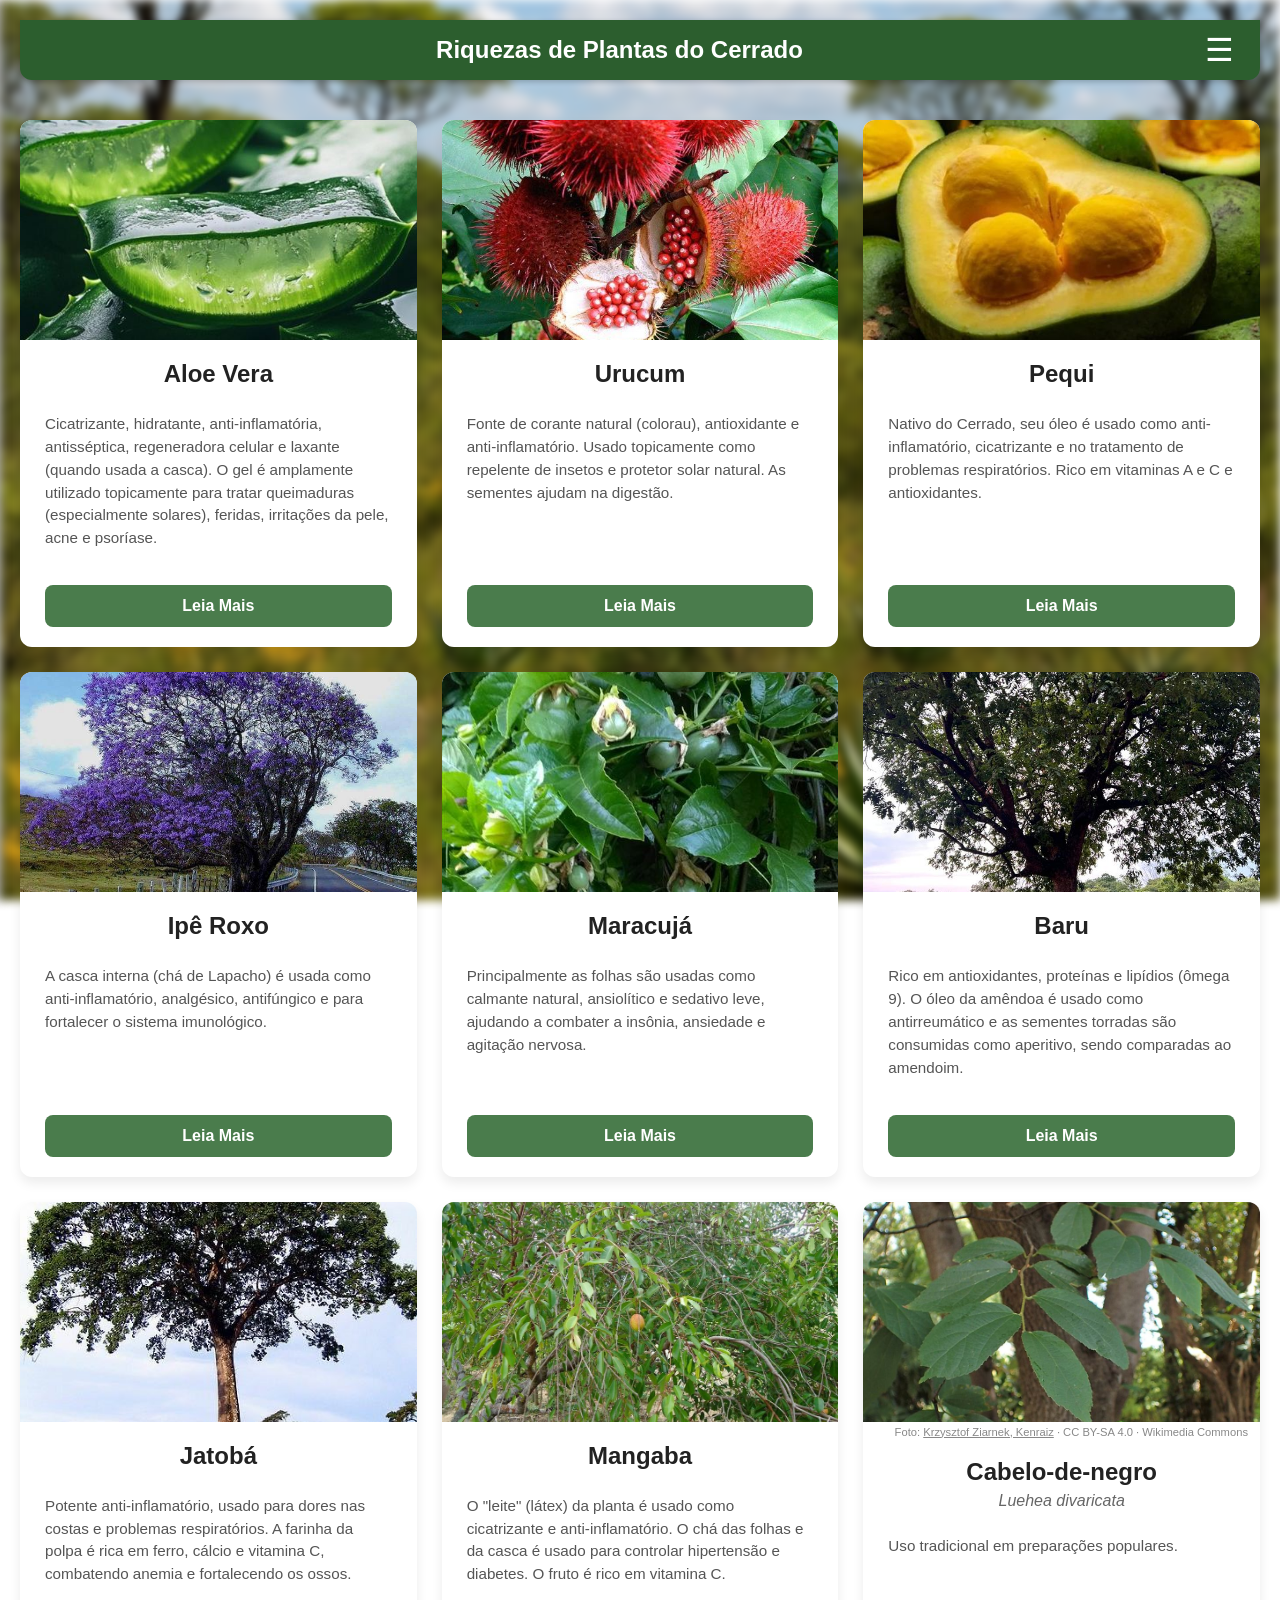
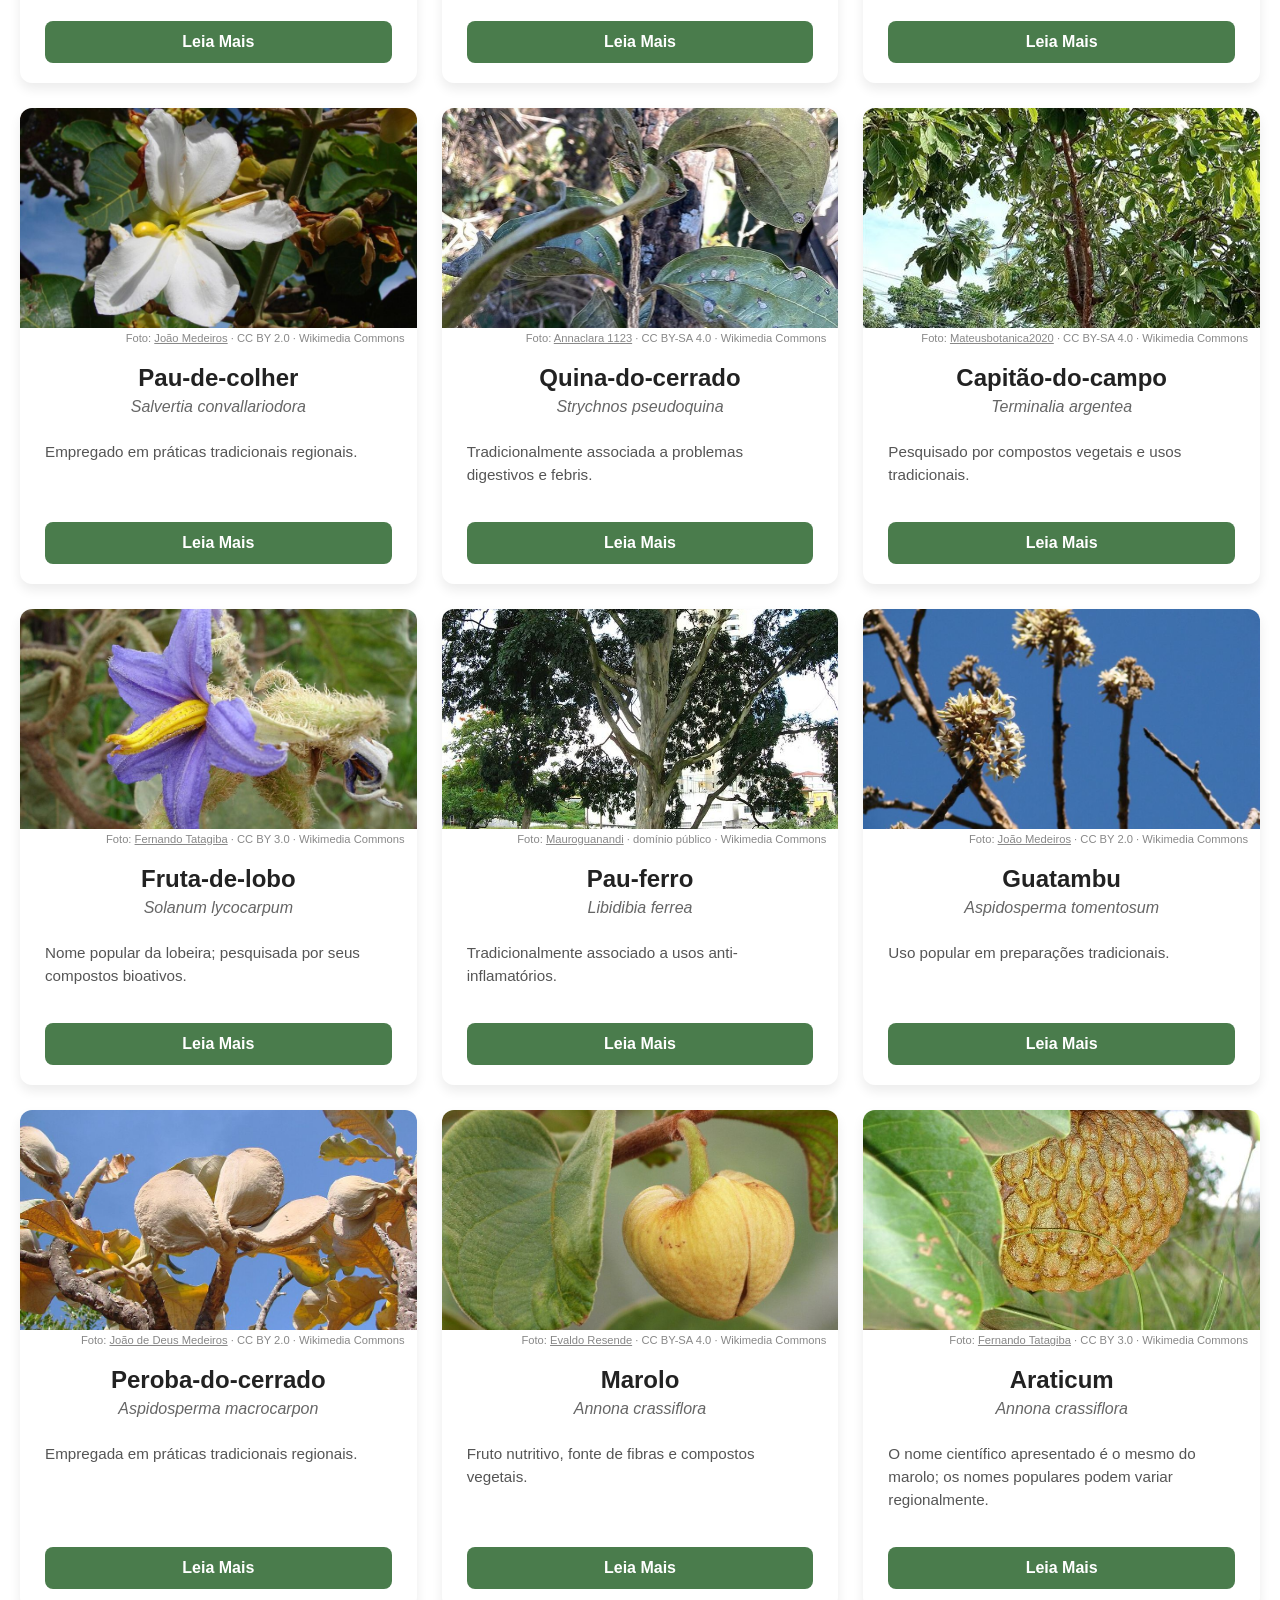
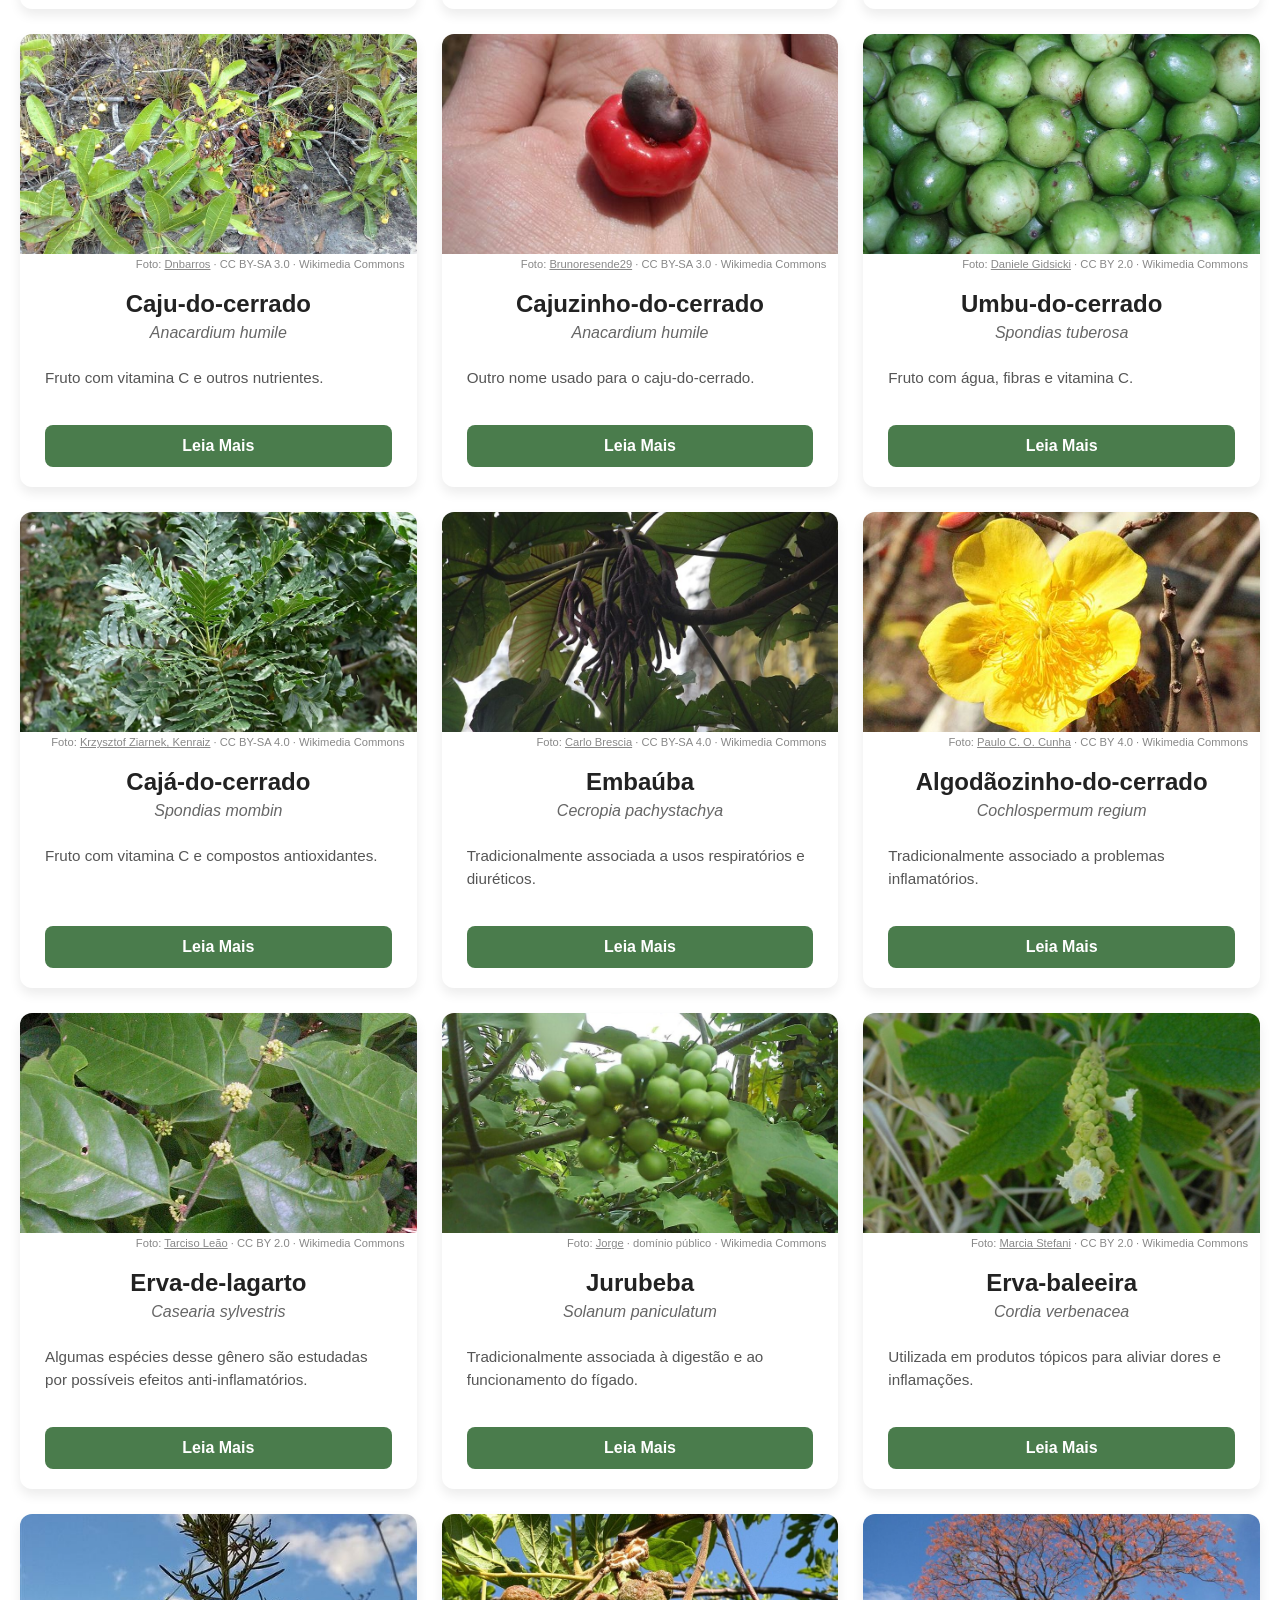
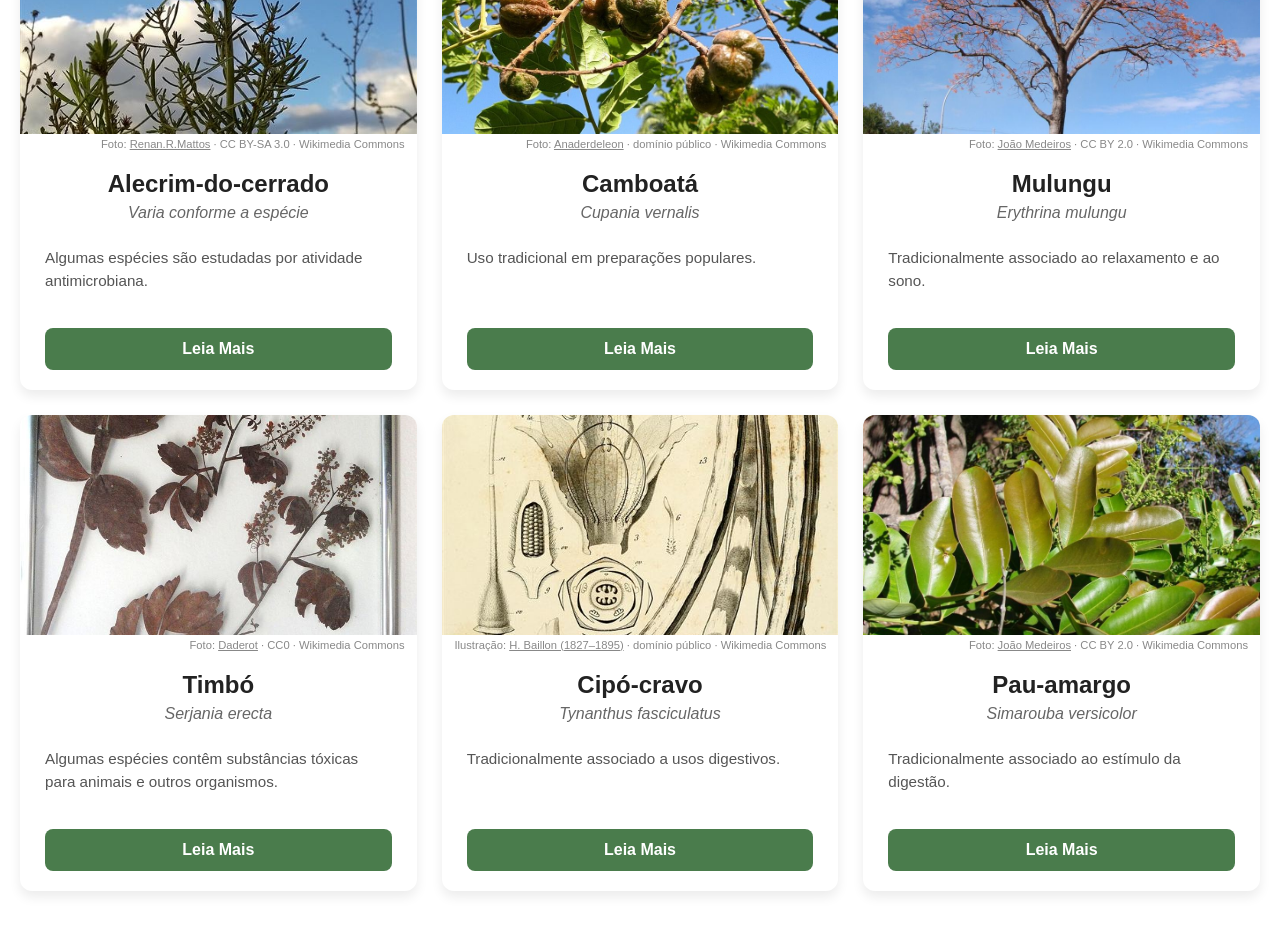
==== commit bf7b9f08: "Add files via upload" ====
--- a/index.html
+++ b/index.html
@@ -3,14 +3,14 @@
 <head>
     <meta charset="UTF-8">
     <meta name="viewport" content="width=device-width, initial-scale=1.0">
-    <title>Riquezas do Cerrado</title>
+    <title>Riquezas de Plantas do Cerrado</title>
     <link rel="stylesheet" href="style.css">
     <link rel="icon" href="icon.gif">
 </head>
 <body>
 
     <header class="main-header">
-        <h1>Riquezas do Cerrado</h1>
+        <h1>Riquezas de Plantas do Cerrado</h1>
         <button class="menu-toggle" id="menu-toggle" aria-label="Abrir menu">
             &#9776; </button>
     </header>
